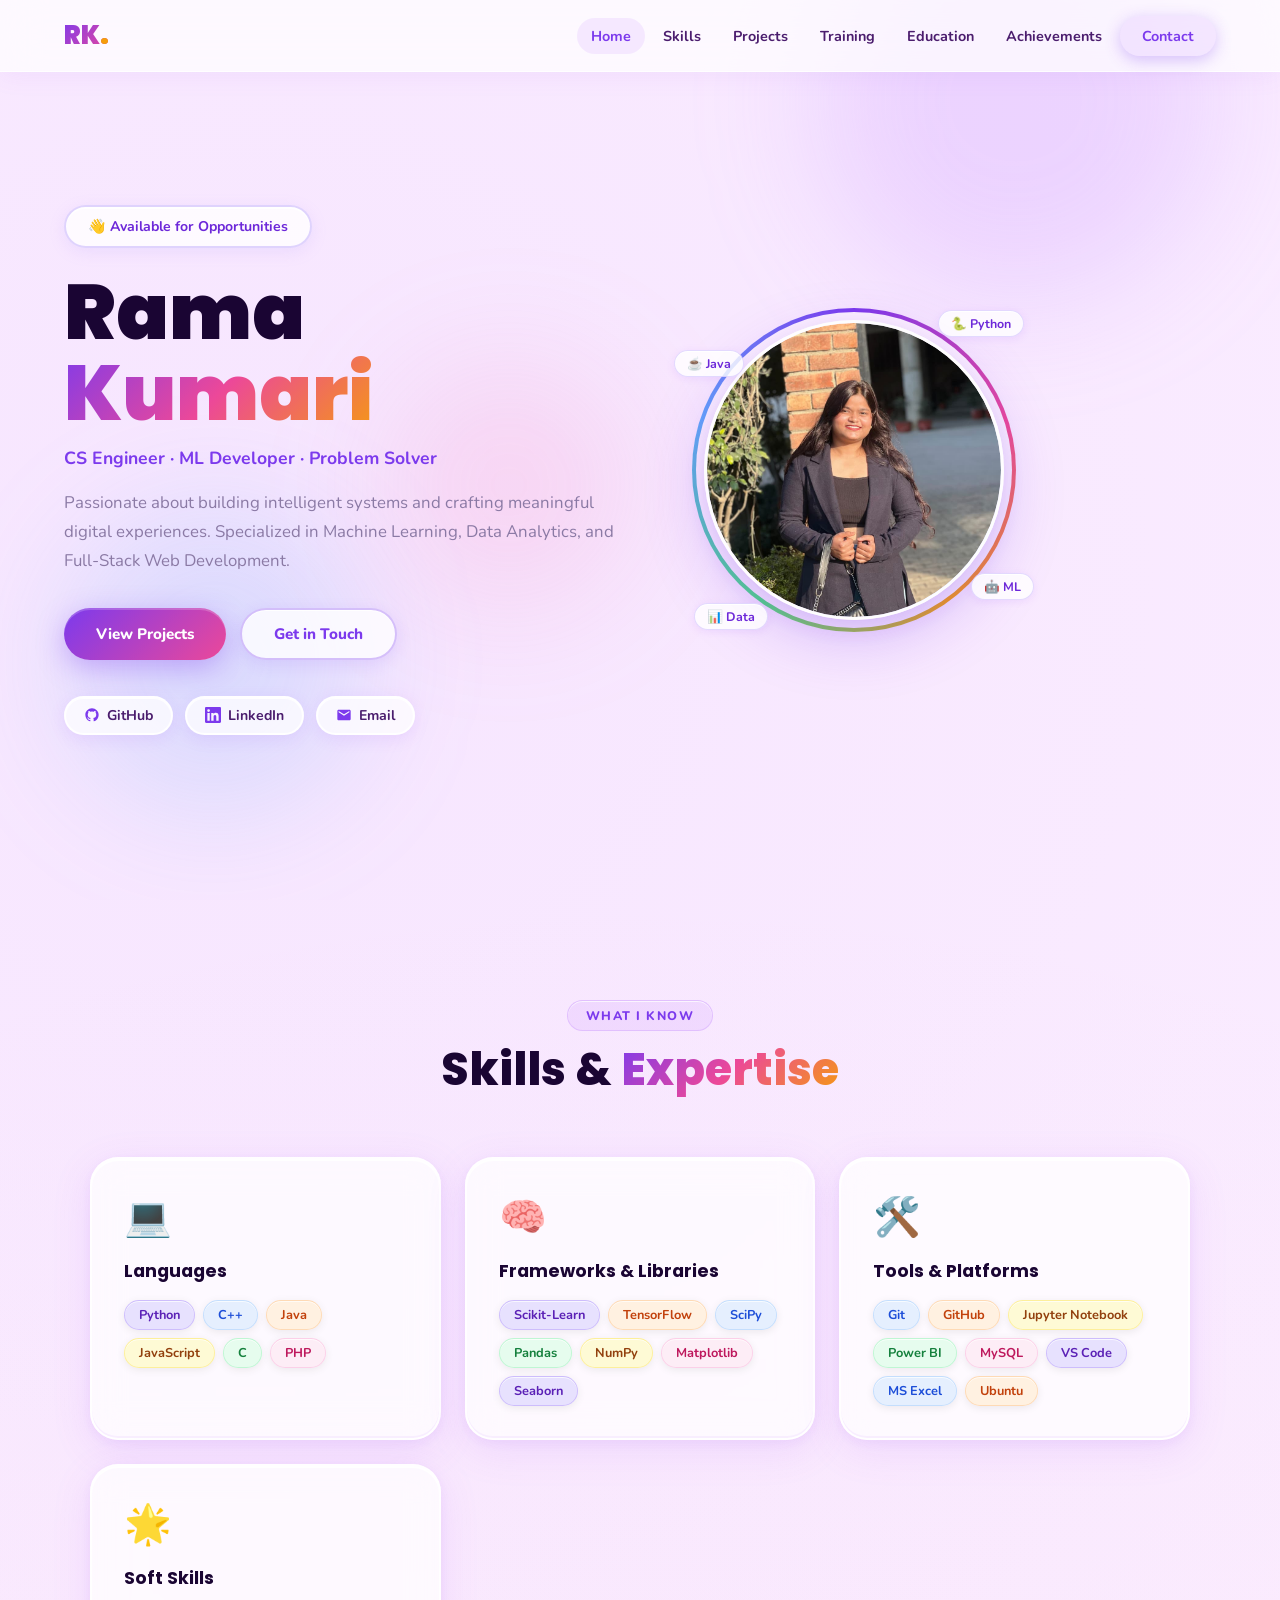
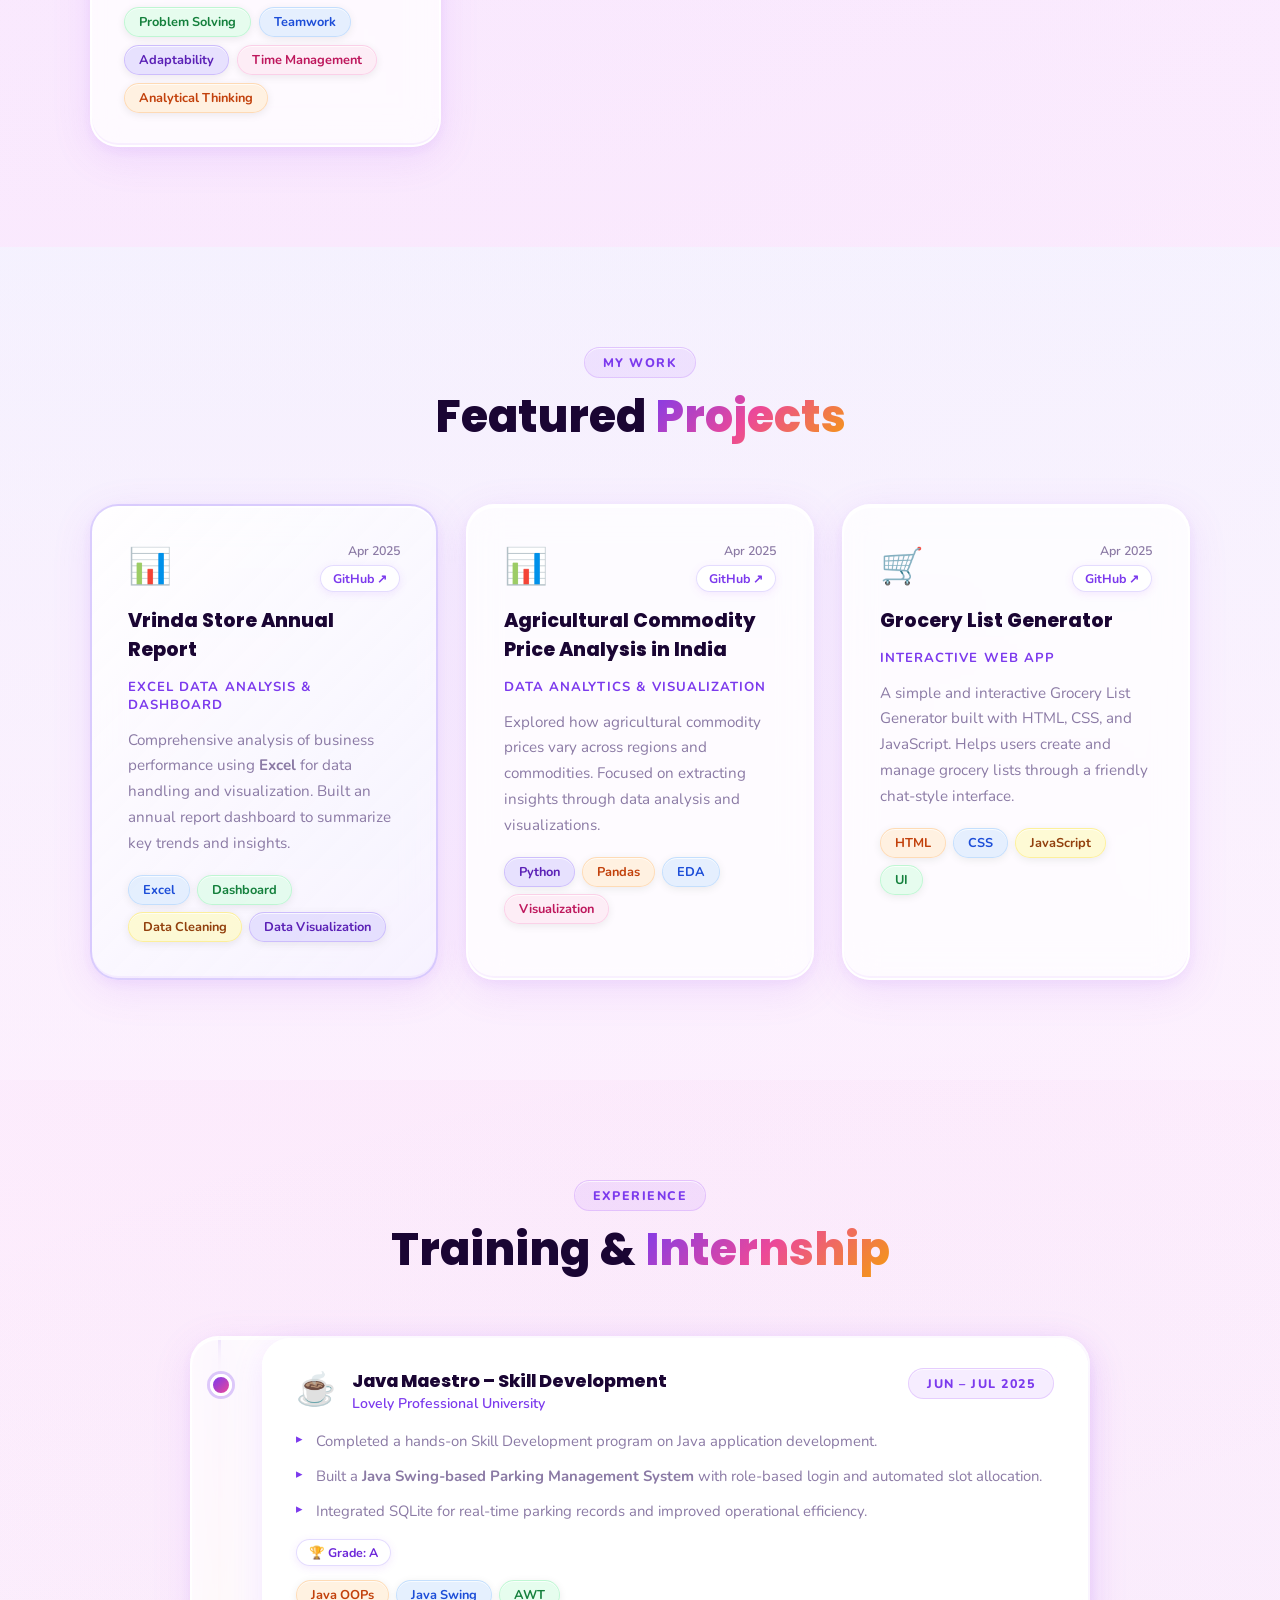
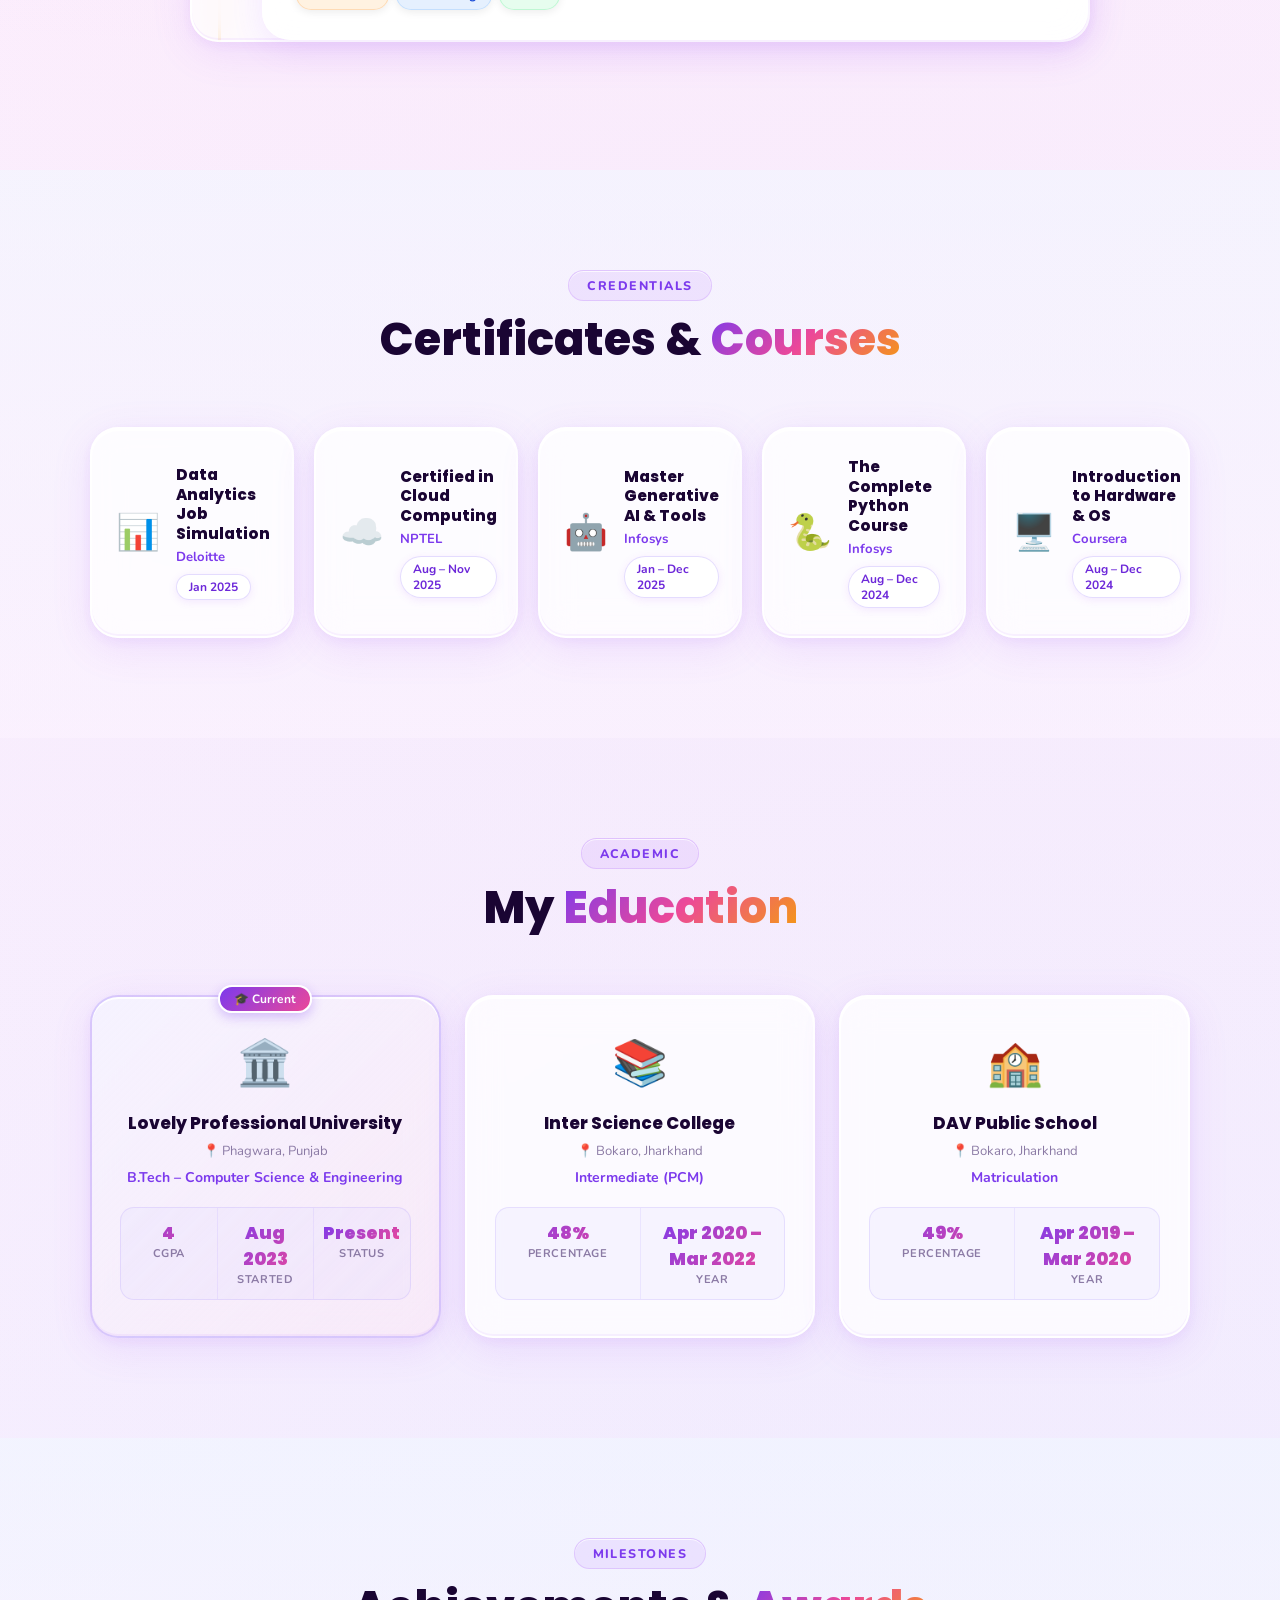
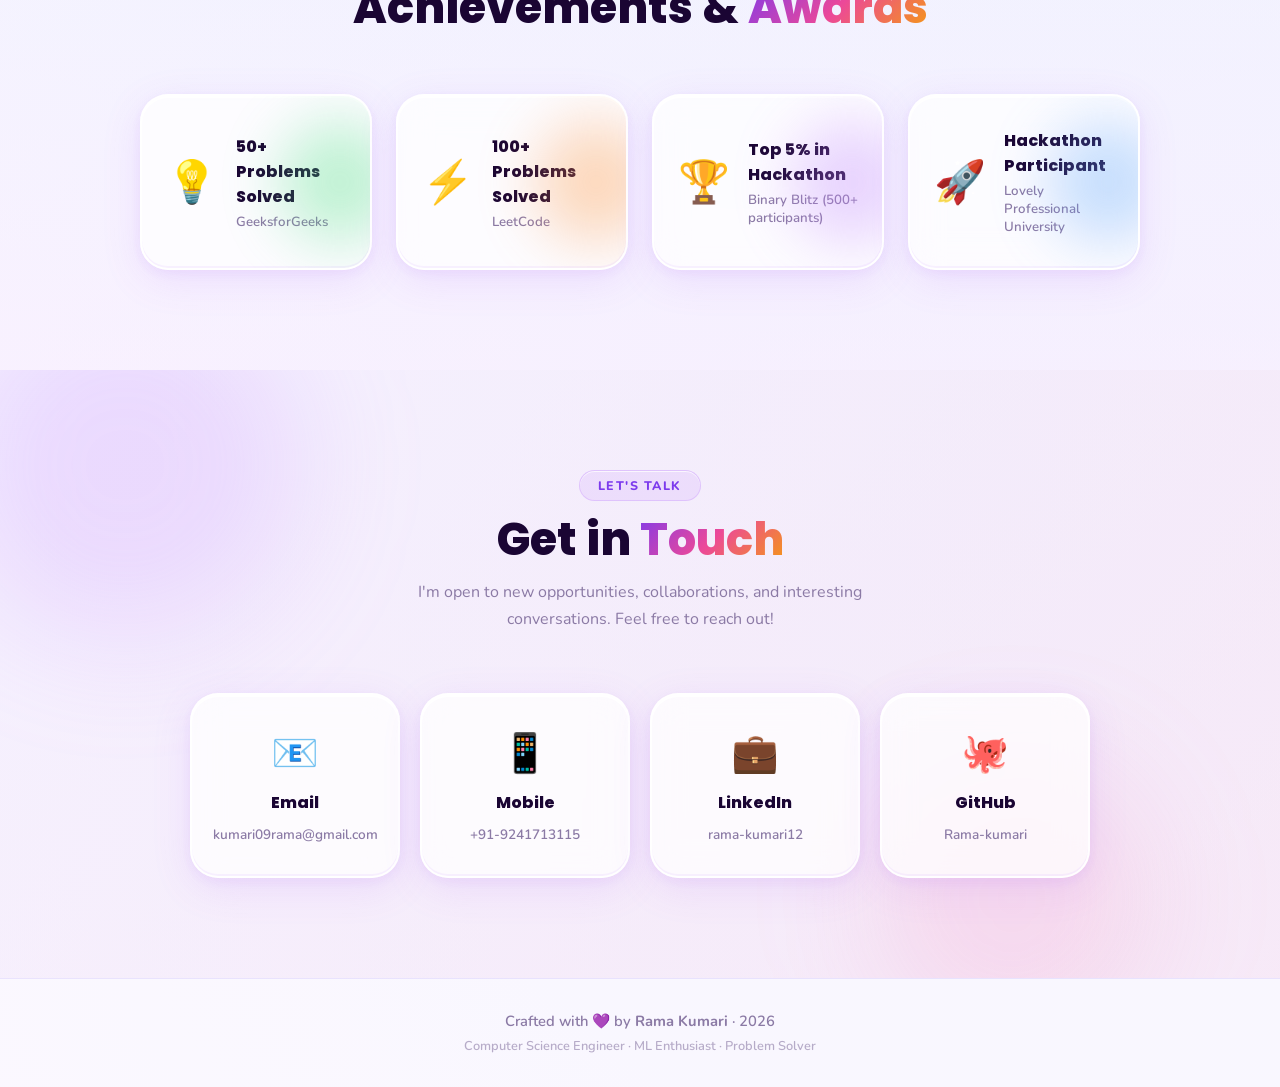
==== muskan/index.html @ 89dca308 "Initial commit" ====
<!DOCTYPE html>
<html lang="en">
<head>
  <meta charset="UTF-8" />
  <meta name="viewport" content="width=device-width, initial-scale=1.0" />
  <title>Rama Kumari | CS Engineer & ML Developer</title>
  <meta name="description" content="Portfolio of Rama Kumari – Computer Science Engineer specializing in Machine Learning, Web Development, and Data Analytics." />
  <link rel="preconnect" href="https://fonts.googleapis.com" />
  <link rel="preconnect" href="https://fonts.gstatic.com" crossorigin />
  <link href="https://fonts.googleapis.com/css2?family=Nunito:wght@400;600;700;800;900&family=Poppins:wght@400;500;600;700;800&display=swap" rel="stylesheet" />
  <link rel="stylesheet" href="style.css" />
</head>
<body>

  <!-- NAV -->
  <nav class="navbar" id="navbar">
    <div class="nav-logo">RK<span class="dot">.</span></div>
    <ul class="nav-links">
      <li><a href="#hero" class="nav-link">Home</a></li>
      <li><a href="#skills" class="nav-link">Skills</a></li>
      <li><a href="#projects" class="nav-link">Projects</a></li>
      <li><a href="#training" class="nav-link">Training</a></li>
      <li><a href="#education" class="nav-link">Education</a></li>
      <li><a href="#achievements" class="nav-link">Achievements</a></li>
      <li><a href="#contact" class="nav-link cta-btn">Contact</a></li>
    </ul>
    <div class="hamburger" id="hamburger" role="button" tabindex="0" aria-label="Toggle navigation menu">
      <span></span><span></span><span></span>
    </div>
  </nav>

  <!-- HERO -->
  <section class="hero" id="hero">
    <div class="blob blob-1"></div>
    <div class="blob blob-2"></div>
    <div class="blob blob-3"></div>
    <div class="hero-content">
      <div class="hero-badge clay-badge">👋 Available for Opportunities</div>
      <h1 class="hero-name">Rama<br /><span class="highlight">Kumari</span></h1>
      <p class="hero-tagline">CS Engineer · ML Developer · Problem Solver</p>
      <p class="hero-desc">
        Passionate about building intelligent systems and crafting meaningful digital experiences. Specialized in Machine Learning, Data Analytics, and Full-Stack Web Development.
      </p>
      <div class="hero-btns">
        <a href="#projects" class="btn btn-primary clay-btn">View Projects</a>
        <a href="#contact" class="btn btn-outline clay-btn">Get in Touch</a>
      </div>
      <div class="hero-socials">
        <a href="https://github.com/Rama-kumari" target="_blank" rel="noopener noreferrer" class="social-chip clay-chip" id="github-link">
          <svg viewBox="0 0 24 24" fill="currentColor"><path d="M12 2C6.477 2 2 6.477 2 12c0 4.418 2.865 8.166 6.839 9.489.5.092.682-.217.682-.482 0-.237-.009-.868-.013-1.703-2.782.604-3.369-1.342-3.369-1.342-.454-1.154-1.11-1.462-1.11-1.462-.908-.62.069-.608.069-.608 1.003.07 1.531 1.03 1.531 1.03.892 1.529 2.341 1.087 2.91.832.092-.647.35-1.088.636-1.338-2.22-.253-4.555-1.11-4.555-4.943 0-1.091.39-1.984 1.029-2.683-.103-.253-.446-1.27.098-2.647 0 0 .84-.269 2.75 1.025A9.578 9.578 0 0 1 12 6.836a9.59 9.59 0 0 1 2.504.337c1.909-1.294 2.747-1.025 2.747-1.025.546 1.377.202 2.394.1 2.647.64.699 1.028 1.592 1.028 2.683 0 3.842-2.339 4.687-4.566 4.935.359.309.678.919.678 1.852 0 1.336-.012 2.415-.012 2.741 0 .267.18.578.688.48C19.138 20.163 22 16.418 22 12c0-5.523-4.477-10-10-10z"/></svg>
          GitHub
        </a>
        <a href="https://www.linkedin.com/in/rama-kumari12/" target="_blank" rel="noopener noreferrer" class="social-chip clay-chip" id="linkedin-link">
          <svg viewBox="0 0 24 24" fill="currentColor"><path d="M20.447 20.452h-3.554v-5.569c0-1.328-.027-3.037-1.852-3.037-1.853 0-2.136 1.445-2.136 2.939v5.667H9.351V9h3.414v1.561h.046c.477-.9 1.637-1.85 3.37-1.85 3.601 0 4.267 2.37 4.267 5.455v6.286zM5.337 7.433a2.062 2.062 0 0 1-2.063-2.065 2.064 2.064 0 1 1 2.063 2.065zm1.782 13.019H3.555V9h3.564v11.452zM22.225 0H1.771C.792 0 0 .774 0 1.729v20.542C0 23.227.792 24 1.771 24h20.451C23.2 24 24 23.227 24 22.271V1.729C24 .774 23.2 0 22.222 0h.003z"/></svg>
          LinkedIn
        </a>
        <a href="mailto:kumari09rama@gmail.com" class="social-chip clay-chip" id="email-link">
          <svg viewBox="0 0 24 24" fill="currentColor"><path d="M20 4H4c-1.1 0-2 .9-2 2v12c0 1.1.9 2 2 2h16c1.1 0 2-.9 2-2V6c0-1.1-.9-2-2-2zm0 4-8 5-8-5V6l8 5 8-5v2z"/></svg>
          Email
        </a>
      </div>
    </div>
    <div class="hero-visual">
      <div class="avatar-clay" id="avatar-clay">
        <div class="avatar-ring"></div>
        <div class="avatar-inner" id="avatar-inner">
          <img src="assets/profile.jpeg" alt="Rama Kumari" class="profile-img" id="profile-img" decoding="async" loading="eager" />
          <span class="avatar-initials">RK</span>
        </div>
        <div class="float-badge fb-1 clay-mini">🐍 Python</div>
        <div class="float-badge fb-2 clay-mini">🤖 ML</div>
        <div class="float-badge fb-3 clay-mini">☕ Java</div>
        <div class="float-badge fb-4 clay-mini">📊 Data</div>
      </div>
    </div>
  </section>

  <!-- SKILLS -->
  <section class="section" id="skills">
    <div class="section-header">
      <span class="section-label clay-label">What I Know</span>
      <h2 class="section-title">Skills & <span class="highlight">Expertise</span></h2>
    </div>
    <div class="skills-grid">
      <div class="skill-card clay-card" id="skill-languages">
        <div class="skill-icon">💻</div>
        <h3>Languages</h3>
        <div class="skill-tags">
          <span class="tag tag-purple">Python</span>
          <span class="tag tag-blue">C++</span>
          <span class="tag tag-orange">Java</span>
          <span class="tag tag-yellow">JavaScript</span>
          <span class="tag tag-green">C</span>
          <span class="tag tag-pink">PHP</span>
        </div>
      </div>
      <div class="skill-card clay-card" id="skill-frameworks">
        <div class="skill-icon">🧠</div>
        <h3>Frameworks & Libraries</h3>
        <div class="skill-tags">
          <span class="tag tag-purple">Scikit-Learn</span>
          <span class="tag tag-orange">TensorFlow</span>
          <span class="tag tag-blue">SciPy</span>
          <span class="tag tag-green">Pandas</span>
          <span class="tag tag-yellow">NumPy</span>
          <span class="tag tag-pink">Matplotlib</span>
          <span class="tag tag-purple">Seaborn</span>
        </div>
      </div>
      <div class="skill-card clay-card" id="skill-tools">
        <div class="skill-icon">🛠️</div>
        <h3>Tools & Platforms</h3>
        <div class="skill-tags">
          <span class="tag tag-blue">Git</span>
          <span class="tag tag-orange">GitHub</span>
          <span class="tag tag-yellow">Jupyter Notebook</span>
          <span class="tag tag-green">Power BI</span>
          <span class="tag tag-pink">MySQL</span>
          <span class="tag tag-purple">VS Code</span>
          <span class="tag tag-blue">MS Excel</span>
          <span class="tag tag-orange">Ubuntu</span>
        </div>
      </div>
      <div class="skill-card clay-card" id="skill-soft">
        <div class="skill-icon">🌟</div>
        <h3>Soft Skills</h3>
        <div class="skill-tags">
          <span class="tag tag-green">Problem Solving</span>
          <span class="tag tag-blue">Teamwork</span>
          <span class="tag tag-purple">Adaptability</span>
          <span class="tag tag-pink">Time Management</span>
          <span class="tag tag-orange">Analytical Thinking</span>
        </div>
      </div>
    </div>
  </section>

  <!-- PROJECTS -->
  <section class="section section-alt" id="projects">
    <div class="section-header">
      <span class="section-label clay-label">My Work</span>
      <h2 class="section-title">Featured <span class="highlight">Projects</span></h2>
    </div>
    <div class="projects-grid">
      <div class="project-card clay-card featured" id="project-insurance" data-url="https://github.com/Rama-kumari/Vrinda-Store-Annual-Report" role="link" tabindex="0" aria-label="Open Vrinda Store Annual Report on GitHub">
        <div class="project-header">
          <div class="project-icon">📊</div>
          <div class="project-meta">
            <span class="project-date">Apr 2025</span>
            <a href="https://github.com/Rama-kumari/Vrinda-Store-Annual-Report" target="_blank" rel="noopener noreferrer" class="project-link clay-mini">GitHub ↗</a>
          </div>
        </div>
        <h3 class="project-title">Vrinda Store Annual Report</h3>
        <p class="project-type">Excel Data Analysis & Dashboard</p>
        <p class="project-desc">
          Comprehensive analysis of business performance using <strong>Excel</strong> for data handling and visualization. Built an annual report dashboard to summarize key trends and insights.
        </p>
        <div class="project-tech">
          <span class="tag tag-blue">Excel</span>
          <span class="tag tag-green">Dashboard</span>
          <span class="tag tag-yellow">Data Cleaning</span>
          <span class="tag tag-purple">Data Visualization</span>
        </div>
      </div>

      <div class="project-card clay-card" id="project-agri" data-url="https://github.com/Rama-kumari/Agricultural-Commodity-Price-Analysis-in-India" role="link" tabindex="0" aria-label="Open Agricultural Commodity Price Analysis in India on GitHub">
        <div class="project-header">
          <div class="project-icon">📊</div>
          <div class="project-meta">
            <span class="project-date">Apr 2025</span>
            <a href="https://github.com/Rama-kumari/Agricultural-Commodity-Price-Analysis-in-India" target="_blank" rel="noopener noreferrer" class="project-link clay-mini">GitHub ↗</a>
          </div>
        </div>
        <h3 class="project-title">Agricultural Commodity Price Analysis in India</h3>
        <p class="project-type">Data Analytics & Visualization</p>
        <p class="project-desc">
          Explored how agricultural commodity prices vary across regions and commodities. Focused on extracting insights through data analysis and visualizations.
        </p>
        <div class="project-tech">
          <span class="tag tag-purple">Python</span>
          <span class="tag tag-orange">Pandas</span>
          <span class="tag tag-blue">EDA</span>
          <span class="tag tag-pink">Visualization</span>
        </div>
      </div>

      <div class="project-card clay-card" id="project-grocery" data-url="https://github.com/Rama-kumari/Grocery-List-Generator" role="link" tabindex="0" aria-label="Open Grocery List Generator on GitHub">
        <div class="project-header">
          <div class="project-icon">🛒</div>
          <div class="project-meta">
            <span class="project-date">Apr 2025</span>
            <a href="https://github.com/Rama-kumari/Grocery-List-Generator" target="_blank" rel="noopener noreferrer" class="project-link clay-mini">GitHub ↗</a>
          </div>
        </div>
        <h3 class="project-title">Grocery List Generator</h3>
        <p class="project-type">Interactive Web App</p>
        <p class="project-desc">
          A simple and interactive Grocery List Generator built with HTML, CSS, and JavaScript. Helps users create and manage grocery lists through a friendly chat-style interface.
        </p>
        <div class="project-tech">
          <span class="tag tag-orange">HTML</span>
          <span class="tag tag-blue">CSS</span>
          <span class="tag tag-yellow">JavaScript</span>
          <span class="tag tag-green">UI</span>
        </div>
      </div>
    </div>
  </section>

  <!-- TRAINING -->
  <section class="section" id="training">
    <div class="section-header">
      <span class="section-label clay-label">Experience</span>
      <h2 class="section-title">Training & <span class="highlight">Internship</span></h2>
    </div>
    <div class="timeline">
      <div class="timeline-item clay-card" id="training-java">
        <div class="timeline-dot"></div>
        <div class="timeline-content">
          <div class="timeline-header">
            <div class="timeline-icon">☕</div>
            <div>
              <h3 class="timeline-title">Java Maestro – Skill Development</h3>
              <p class="timeline-org">Lovely Professional University</p>
            </div>
            <span class="timeline-date clay-label">Jun – Jul 2025</span>
          </div>
          <ul class="timeline-points">
            <li>Completed a hands-on Skill Development program on Java application development.</li>
            <li>Built a <strong>Java Swing-based Parking Management System</strong> with role-based login and automated slot allocation.</li>
            <li>Integrated SQLite for real-time parking records and improved operational efficiency.</li>
          </ul>
          <div class="timeline-achievement">
            <span class="achievement-badge clay-mini">🏆 Grade: A</span>
          </div>
          <div class="timeline-tech">
            <span class="tag tag-orange">Java OOPs</span>
            <span class="tag tag-blue">Java Swing</span>
            <span class="tag tag-green">AWT</span>
          </div>
        </div>
      </div>
    </div>
  </section>

  <!-- CERTIFICATES -->
  <section class="section section-alt" id="certificates">
    <div class="section-header">
      <span class="section-label clay-label">Credentials</span>
      <h2 class="section-title">Certificates & <span class="highlight">Courses</span></h2>
    </div>
    <div class="cert-grid">
      <div class="cert-card clay-card" id="cert-deloitte" data-url="https://drive.google.com/drive/folders/13b5N7HH2HvKs_x5RYHPt_U7mzKAXON-f?usp=drive_link" role="link" tabindex="0" aria-label="Open Deloitte Data Analytics Job Simulation certificate folder">
        <div class="cert-icon">📊</div>
        <div class="cert-body">
          <h4>Data Analytics Job Simulation</h4>
          <p class="cert-org">Deloitte</p>
          <span class="cert-date clay-mini">Jan 2025</span>
        </div>
      </div>
      <div class="cert-card clay-card" id="cert-cloud" data-url="https://drive.google.com/drive/folders/1G8EHRFslTQd9gEtyReTFbBl2xS20_m44" role="link" tabindex="0" aria-label="Open Cloud Computing certificate folder">
        <div class="cert-icon">☁️</div>
        <div class="cert-body">
          <h4>Certified in Cloud Computing</h4>
          <p class="cert-org">NPTEL</p>
          <span class="cert-date clay-mini">Aug – Nov 2025</span>
        </div>
      </div>
      <div class="cert-card clay-card" id="cert-genai" data-url="https://drive.google.com/drive/folders/1NesSNl0dQmrS10MzmCe4KmIw6RIBMh8U" role="link" tabindex="0" aria-label="Open Master Generative AI & Tools certificate folder">
        <div class="cert-icon">🤖</div>
        <div class="cert-body">
          <h4>Master Generative AI & Tools</h4>
          <p class="cert-org">Infosys</p>
          <span class="cert-date clay-mini">Jan – Dec 2025</span>
        </div>
      </div>
      <div class="cert-card clay-card" id="cert-python">
        <div class="cert-icon">🐍</div>
        <div class="cert-body">
          <h4>The Complete Python Course</h4>
          <p class="cert-org">Infosys</p>
          <span class="cert-date clay-mini">Aug – Dec 2024</span>
        </div>
      </div>
      <div class="cert-card clay-card" id="cert-hardware">
        <div class="cert-icon">🖥️</div>
        <div class="cert-body">
          <h4>Introduction to Hardware &amp; OS</h4>
          <p class="cert-org">Coursera</p>
          <span class="cert-date clay-mini">Aug – Dec 2024</span>
        </div>
      </div>
    </div>
  </section>

  <!-- EDUCATION -->
  <section class="section" id="education">
    <div class="section-header">
      <span class="section-label clay-label">Academic</span>
      <h2 class="section-title">My <span class="highlight">Education</span></h2>
    </div>
    <div class="edu-grid">
      <div class="edu-card clay-card primary-edu" id="edu-lpu">
        <div class="edu-badge clay-mini">🎓 Current</div>
        <div class="edu-icon">🏛️</div>
        <h3>Lovely Professional University</h3>
        <p class="edu-location">📍 Phagwara, Punjab</p>
        <p class="edu-degree">B.Tech – Computer Science & Engineering</p>
        <div class="edu-stats">
          <div class="edu-stat">
            <span class="stat-val">7.1</span>
            <span class="stat-label">CGPA</span>
          </div>
          <div class="edu-stat">
            <span class="stat-val">Aug 2023</span>
            <span class="stat-label">Started</span>
          </div>
          <div class="edu-stat">
            <span class="stat-val">Present</span>
            <span class="stat-label">Status</span>
          </div>
        </div>
      </div>
      <div class="edu-card clay-card" id="edu-inter">
        <div class="edu-icon">📚</div>
        <h3>Inter Science College</h3>
        <p class="edu-location">📍 Bokaro, Jharkhand</p>
        <p class="edu-degree">Intermediate (PCM)</p>
        <div class="edu-stats">
          <div class="edu-stat">
            <span class="stat-val">80%</span>
            <span class="stat-label">Percentage</span>
          </div>
          <div class="edu-stat">
            <span class="stat-val">Apr 2020 – Mar 2022</span>
            <span class="stat-label">Year</span>
          </div>
        </div>
      </div>
      <div class="edu-card clay-card" id="edu-dav">
        <div class="edu-icon">🏫</div>
        <h3>DAV Public School</h3>
        <p class="edu-location">📍 Bokaro, Jharkhand</p>
        <p class="edu-degree">Matriculation</p>
        <div class="edu-stats">
          <div class="edu-stat">
            <span class="stat-val">81.2%</span>
            <span class="stat-label">Percentage</span>
          </div>
          <div class="edu-stat">
            <span class="stat-val">Apr 2019 – Mar 2020</span>
            <span class="stat-label">Year</span>
          </div>
        </div>
      </div>
    </div>
  </section>

  <!-- ACHIEVEMENTS -->
  <section class="section section-alt" id="achievements">
    <div class="section-header">
      <span class="section-label clay-label">Milestones</span>
      <h2 class="section-title">Achievements & <span class="highlight">Awards</span></h2>
    </div>
    <div class="achievements-grid">
      <div class="achievement-card clay-card" id="ach-gfg" data-url="https://www.geeksforgeeks.org/profile/kumari0z6u0" role="link" tabindex="0" aria-label="Open GeeksforGeeks profile">
        <div class="ach-emoji">💡</div>
        <div class="ach-content">
          <h4>50+ Problems Solved</h4>
          <p>GeeksforGeeks</p>
        </div>
        <div class="ach-glow glow-green"></div>
      </div>
      <div class="achievement-card clay-card" id="ach-leetcode" data-url="https://leetcode.com/u/Rama_Kumari/" role="link" tabindex="0" aria-label="Open LeetCode profile">
        <div class="ach-emoji">⚡</div>
        <div class="ach-content">
          <h4>100+ Problems Solved</h4>
          <p>LeetCode</p>
        </div>
        <div class="ach-glow glow-orange"></div>
      </div>
      <div class="achievement-card clay-card" id="ach-hackathon">
        <div class="ach-emoji">🏆</div>
        <div class="ach-content">
          <h4>Top 5% in Hackathon</h4>
          <p>Binary Blitz (500+ participants)</p>
        </div>
        <div class="ach-glow glow-purple"></div>
      </div>
      <div class="achievement-card clay-card" id="ach-lpu-hack">
        <div class="ach-emoji">🚀</div>
        <div class="ach-content">
          <h4>Hackathon Participant</h4>
          <p>Lovely Professional University</p>
        </div>
        <div class="ach-glow glow-blue"></div>
      </div>
    </div>
  </section>

  <!-- CONTACT -->
  <section class="section contact-section" id="contact">
    <div class="blob blob-c1"></div>
    <div class="blob blob-c2"></div>
    <div class="section-header">
      <span class="section-label clay-label">Let's Talk</span>
      <h2 class="section-title">Get in <span class="highlight">Touch</span></h2>
      <p class="contact-subtitle">I'm open to new opportunities, collaborations, and interesting conversations. Feel free to reach out!</p>
    </div>
    <div class="contact-grid">
      <a href="mailto:kumari09rama@gmail.com" class="contact-card clay-card" id="contact-email">
        <div class="contact-icon">📧</div>
        <h4>Email</h4>
        <p>kumari09rama@gmail.com</p>
      </a>
      <a href="tel:+919241713115" class="contact-card clay-card" id="contact-phone">
        <div class="contact-icon">📱</div>
        <h4>Mobile</h4>
        <p>+91-9241713115</p>
      </a>
      <a href="https://www.linkedin.com/in/rama-kumari12/" target="_blank" rel="noopener noreferrer" class="contact-card clay-card" id="contact-linkedin">
        <div class="contact-icon">💼</div>
        <h4>LinkedIn</h4>
        <p>rama-kumari12</p>
      </a>
      <a href="https://github.com/Rama-kumari" target="_blank" rel="noopener noreferrer" class="contact-card clay-card" id="contact-github">
        <div class="contact-icon">🐙</div>
        <h4>GitHub</h4>
        <p>Rama-kumari</p>
      </a>
    </div>
  </section>

  <!-- FOOTER -->
  <footer class="footer">
    <p>Crafted with 💜 by <strong>Rama Kumari</strong> · <span id="footer-year">2025</span></p>
    <p class="footer-sub">Computer Science Engineer · ML Enthusiast · Problem Solver</p>
  </footer>

  <script src="script.js"></script>
</body>
</html>
---- muskan/style.css ----
/* ===========================
   CLAYMORPHISM PORTFOLIO
   Rama Kumari
   =========================== */

:root {
  --clay-purple: #c084fc;
  --clay-blue: #60a5fa;
  --clay-pink: #f472b6;
  --clay-orange: #fb923c;
  --clay-yellow: #fbbf24;
  --clay-green: #4ade80;
  --clay-teal: #2dd4bf;

  --bg-primary: #fef3ff;
  --bg-secondary: #f0f9ff;
  --bg-card: #ffffff;

  --text-dark: #1a0533;
  --text-mid: #4b1d6e;
  --text-light: #7c3aed;
  --text-muted: #8b7aa5;

  --shadow-clay: 0 8px 32px rgba(168, 85, 247, 0.15), 0 2px 8px rgba(168, 85, 247, 0.1), inset 0 1px 0 rgba(255,255,255,0.8);
  --shadow-clay-hover: 0 16px 48px rgba(168, 85, 247, 0.25), 0 4px 16px rgba(168, 85, 247, 0.18), inset 0 1px 0 rgba(255,255,255,0.9);

  --radius-xl: 28px;
  --radius-lg: 20px;
  --radius-md: 14px;
  --radius-sm: 10px;

  --font-body: 'Nunito', sans-serif;
  --font-heading: 'Poppins', sans-serif;
}

*, *::before, *::after {
  box-sizing: border-box;
  margin: 0;
  padding: 0;
}

html { scroll-behavior: smooth; }

body {
  font-family: var(--font-body);
  background: var(--bg-primary);
  color: var(--text-dark);
  overflow-x: hidden;
  background-image:
    radial-gradient(circle at 20% 10%, rgba(192,132,252,0.12) 0%, transparent 50%),
    radial-gradient(circle at 80% 90%, rgba(96,165,250,0.1) 0%, transparent 50%),
    radial-gradient(circle at 50% 50%, rgba(244,114,182,0.05) 0%, transparent 70%);
}

/* ===========================
   CLAY PRIMITIVES
   =========================== */
.clay-card {
  background: rgba(255,255,255,0.75);
  backdrop-filter: blur(16px);
  -webkit-backdrop-filter: blur(16px);
  border: 2px solid rgba(255,255,255,0.85);
  border-radius: var(--radius-xl);
  box-shadow:
    0 10px 40px rgba(168,85,247,0.12),
    0 4px 12px rgba(168,85,247,0.08),
    inset 0 2px 0 rgba(255,255,255,0.9),
    inset 0 -2px 0 rgba(168,85,247,0.07);
  transition: transform 0.35s cubic-bezier(0.34,1.56,0.64,1), box-shadow 0.3s ease;
}

.clay-card:hover {
  transform: translateY(-6px) scale(1.01);
  box-shadow:
    0 20px 60px rgba(168,85,247,0.2),
    0 8px 24px rgba(168,85,247,0.14),
    inset 0 2px 0 rgba(255,255,255,1),
    inset 0 -2px 0 rgba(168,85,247,0.1);
}

.clay-btn {
  border-radius: 50px !important;
  font-weight: 700;
  box-shadow:
    0 6px 24px rgba(168,85,247,0.25),
    0 2px 8px rgba(168,85,247,0.15),
    inset 0 2px 0 rgba(255,255,255,0.3);
  transition: transform 0.25s cubic-bezier(0.34,1.56,0.64,1), box-shadow 0.25s ease;
}

.clay-btn:hover {
  transform: translateY(-3px) scale(1.04);
  box-shadow:
    0 12px 40px rgba(168,85,247,0.35),
    0 4px 16px rgba(168,85,247,0.2),
    inset 0 2px 0 rgba(255,255,255,0.4);
}

.clay-label {
  display: inline-block;
  background: rgba(192,132,252,0.15);
  color: #7c3aed;
  font-size: 0.78rem;
  font-weight: 800;
  letter-spacing: 0.12em;
  text-transform: uppercase;
  padding: 6px 18px;
  border-radius: 50px;
  border: 1.5px solid rgba(192,132,252,0.3);
  box-shadow: inset 0 1px 0 rgba(255,255,255,0.7);
}

.clay-badge {
  display: inline-flex;
  align-items: center;
  gap: 8px;
  padding: 10px 22px;
  border-radius: 50px;
  font-weight: 700;
  font-size: 0.88rem;
  background: rgba(255,255,255,0.8);
  border: 2px solid rgba(167,139,250,0.35);
  box-shadow:
    0 4px 16px rgba(167,139,250,0.15),
    inset 0 2px 0 rgba(255,255,255,0.9);
  color: #6d28d9;
}

.clay-mini {
  display: inline-flex;
  align-items: center;
  gap: 5px;
  padding: 4px 12px;
  border-radius: 50px;
  background: rgba(255,255,255,0.8);
  border: 1.5px solid rgba(167,139,250,0.3);
  box-shadow: 0 2px 8px rgba(168,85,247,0.12), inset 0 1px 0 rgba(255,255,255,0.9);
  font-size: 0.78rem;
  font-weight: 700;
  color: #6d28d9;
}

.clay-chip {
  padding: 8px 18px;
  border-radius: 50px;
  background: rgba(255,255,255,0.75);
  border: 2px solid rgba(255,255,255,0.9);
  box-shadow: 0 4px 16px rgba(168,85,247,0.12), inset 0 1px 0 rgba(255,255,255,0.9);
  transition: transform 0.25s cubic-bezier(0.34,1.56,0.64,1), box-shadow 0.25s ease;
}

.clay-chip:hover {
  transform: translateY(-3px) scale(1.05);
  box-shadow: 0 8px 28px rgba(168,85,247,0.22), inset 0 1px 0 rgba(255,255,255,1);
}

/* ===========================
   NAVBAR
   =========================== */
.navbar {
  position: fixed;
  top: 0; left: 0; right: 0;
  z-index: 1000;
  display: flex;
  align-items: center;
  justify-content: space-between;
  padding: 16px 5%;
  background: rgba(255,255,255,0.72);
  backdrop-filter: blur(20px);
  -webkit-backdrop-filter: blur(20px);
  border-bottom: 1.5px solid rgba(255,255,255,0.8);
  box-shadow: 0 4px 24px rgba(168,85,247,0.08);
  transition: all 0.3s ease;
}

.navbar.scrolled {
  padding: 12px 5%;
  background: rgba(255,255,255,0.88);
  box-shadow: 0 6px 32px rgba(168,85,247,0.14);
}

.nav-logo {
  font-family: var(--font-heading);
  font-size: 1.6rem;
  font-weight: 900;
  background: linear-gradient(135deg, #7c3aed, #ec4899);
  -webkit-background-clip: text;
  -webkit-text-fill-color: transparent;
  background-clip: text;
}

.dot { color: #f59e0b; -webkit-text-fill-color: #f59e0b; }

.nav-links {
  display: flex;
  list-style: none;
  gap: 4px;
  align-items: center;
}

.nav-link {
  text-decoration: none;
  color: var(--text-mid);
  font-weight: 700;
  font-size: 0.9rem;
  padding: 8px 14px;
  border-radius: 50px;
  transition: all 0.25s ease;
}

.nav-link:hover {
  background: rgba(192,132,252,0.12);
  color: #7c3aed;
}

.nav-link.cta-btn {
  background: linear-gradient(135deg, #7c3aed, #ec4899);
  color: white;
  padding: 10px 22px;
  box-shadow: 0 4px 16px rgba(124,58,237,0.3);
}

.nav-link.cta-btn:hover {
  background: linear-gradient(135deg, #6d28d9, #db2777);
  color: white;
  transform: translateY(-2px);
  box-shadow: 0 8px 24px rgba(124,58,237,0.4);
}

.hamburger { display: none; flex-direction: column; gap: 5px; cursor: pointer; }
.hamburger span { width: 24px; height: 3px; background: #7c3aed; border-radius: 3px; transition: 0.3s; }

/* ===========================
   BLOBS
   =========================== */
.blob {
  position: absolute;
  border-radius: 50%;
  filter: blur(60px);
  animation: float 8s ease-in-out infinite;
  pointer-events: none;
}

.blob-1 { width: 400px; height: 400px; background: rgba(192,132,252,0.22); top: -100px; right: 5%; animation-delay: 0s; }
.blob-2 { width: 300px; height: 300px; background: rgba(96,165,250,0.18); bottom: 10%; left: 5%; animation-delay: -3s; }
.blob-3 { width: 250px; height: 250px; background: rgba(244,114,182,0.15); top: 40%; left: 30%; animation-delay: -5s; }
.blob-c1 { width: 350px; height: 350px; background: rgba(192,132,252,0.2); top: -80px; left: -50px; animation-delay: 0s; }
.blob-c2 { width: 280px; height: 280px; background: rgba(244,114,182,0.15); bottom: -60px; right: 10%; animation-delay: -4s; }

@keyframes float {
  0%,100% { transform: translateY(0) scale(1); }
  50% { transform: translateY(-25px) scale(1.04); }
}

/* ===========================
   HERO
   =========================== */
.hero {
  position: relative;
  min-height: 100vh;
  display: flex;
  align-items: center;
  padding: 120px 5% 80px;
  gap: 60px;
  overflow: hidden;
}

.hero-content {
  flex: 1;
  max-width: 580px;
  z-index: 2;
}

.hero-badge { margin-bottom: 24px; animation: fadeInUp 0.6s ease; }

.hero-name {
  font-family: var(--font-heading);
  font-size: clamp(3rem, 6vw, 5.5rem);
  font-weight: 900;
  line-height: 1.05;
  color: var(--text-dark);
  margin-bottom: 12px;
  animation: fadeInUp 0.7s ease 0.1s both;
}

.highlight {
  background: linear-gradient(135deg, #7c3aed 0%, #ec4899 50%, #f59e0b 100%);
  -webkit-background-clip: text;
  -webkit-text-fill-color: transparent;
  background-clip: text;
}

.hero-tagline {
  font-size: 1.1rem;
  font-weight: 700;
  color: var(--text-light);
  margin-bottom: 18px;
  animation: fadeInUp 0.7s ease 0.2s both;
}

.hero-desc {
  font-size: 1.05rem;
  color: var(--text-muted);
  line-height: 1.75;
  margin-bottom: 32px;
  animation: fadeInUp 0.7s ease 0.3s both;
}

.hero-btns {
  display: flex;
  gap: 14px;
  flex-wrap: wrap;
  margin-bottom: 36px;
  animation: fadeInUp 0.7s ease 0.4s both;
}

.btn {
  padding: 14px 32px;
  border-radius: 50px;
  font-weight: 800;
  font-size: 0.95rem;
  text-decoration: none;
  font-family: var(--font-body);
  display: inline-flex;
  align-items: center;
  gap: 8px;
  cursor: pointer;
  border: none;
  outline: none;
}

.btn-primary {
  background: linear-gradient(135deg, #7c3aed, #ec4899);
  color: white;
  box-shadow: 0 8px 28px rgba(124,58,237,0.35), inset 0 2px 0 rgba(255,255,255,0.2);
}

.btn-outline {
  background: rgba(255,255,255,0.8);
  color: #7c3aed;
  border: 2px solid rgba(124,58,237,0.3);
  box-shadow: 0 4px 16px rgba(124,58,237,0.12), inset 0 1px 0 rgba(255,255,255,0.9);
}

.hero-socials {
  display: flex;
  gap: 12px;
  flex-wrap: wrap;
  animation: fadeInUp 0.7s ease 0.5s both;
}

.social-chip {
  text-decoration: none;
  color: var(--text-mid);
  display: flex;
  align-items: center;
  gap: 7px;
  font-weight: 700;
  font-size: 0.88rem;
}

.social-chip svg {
  width: 16px;
  height: 16px;
  color: #7c3aed;
}

/* AVATAR */
.hero-visual {
  flex: 0 0 auto;
  display: flex;
  align-items: center;
  justify-content: center;
  z-index: 2;
  animation: fadeInUp 0.8s ease 0.2s both;
}

.avatar-clay {
  position: relative;
  width: 300px;
  height: 300px;
}

.avatar-ring {
  position: absolute;
  inset: -12px;
  border-radius: 50%;
  background: conic-gradient(from 0deg, #7c3aed, #ec4899, #f59e0b, #4ade80, #60a5fa, #7c3aed);
  animation: spin 6s linear infinite;
  padding: 3px;
}

.avatar-ring::after {
  content: '';
  position: absolute;
  inset: 4px;
  border-radius: 50%;
  background: var(--bg-primary);
}

.avatar-inner {
  position: absolute;
  inset: 0;
  border-radius: 50%;
  background: linear-gradient(135deg, #ede9fe, #fce7f3, #dbeafe);
  overflow: hidden;
  display: flex;
  align-items: center;
  justify-content: center;
  box-shadow:
    0 20px 60px rgba(124,58,237,0.25),
    0 8px 24px rgba(124,58,237,0.15),
    inset 0 4px 0 rgba(255,255,255,0.9),
    inset 0 -4px 0 rgba(124,58,237,0.1);
  border: 3px solid rgba(255,255,255,0.9);
  z-index: 1;
}

.profile-img {
  position: absolute;
  inset: 0;
  width: 100%;
  height: 100%;
  object-fit: cover;
  object-position: center;
  border-radius: 50%;
  z-index: 1;
}

.avatar-inner.has-photo .avatar-initials {
  opacity: 0;
}

.avatar-initials {
  font-family: var(--font-heading);
  font-size: 4.5rem;
  font-weight: 900;
  background: linear-gradient(135deg, #7c3aed, #ec4899);
  -webkit-background-clip: text;
  -webkit-text-fill-color: transparent;
  background-clip: text;
  position: relative;
  z-index: 2;
  transition: opacity 0.25s ease;
}

.float-badge {
  position: absolute;
  z-index: 2;
  animation: floatBadge 3s ease-in-out infinite;
}

.fb-1 { top: -10px; right: -20px; animation-delay: 0s; }
.fb-2 { bottom: 20px; right: -30px; animation-delay: -0.8s; }
.fb-3 { top: 30px; left: -30px; animation-delay: -1.6s; }
.fb-4 { bottom: -10px; left: -10px; animation-delay: -2.4s; }

@keyframes floatBadge {
  0%,100% { transform: translateY(0); }
  50% { transform: translateY(-10px); }
}

@keyframes spin {
  from { transform: rotate(0deg); }
  to { transform: rotate(360deg); }
}

/* ===========================
   SECTIONS
   =========================== */
.section {
  padding: 100px 5%;
  position: relative;
}

.section-alt {
  background: linear-gradient(180deg, rgba(240,249,255,0.5) 0%, rgba(253,244,255,0.5) 100%);
}

.section-header {
  text-align: center;
  margin-bottom: 60px;
}

.section-title {
  font-family: var(--font-heading);
  font-size: clamp(1.8rem, 3.5vw, 2.8rem);
  font-weight: 800;
  color: var(--text-dark);
  margin-top: 12px;
  line-height: 1.2;
}

/* ===========================
   SKILLS GRID
   =========================== */
.skills-grid {
  display: grid;
  grid-template-columns: repeat(auto-fit, minmax(260px, 1fr));
  gap: 24px;
  max-width: 1100px;
  margin: 0 auto;
}

.skill-card {
  padding: 32px;
}

.skill-icon {
  font-size: 2.4rem;
  margin-bottom: 14px;
}

.skill-card h3 {
  font-family: var(--font-heading);
  font-size: 1.1rem;
  font-weight: 700;
  color: var(--text-dark);
  margin-bottom: 16px;
}

.skill-tags {
  display: flex;
  flex-wrap: wrap;
  gap: 8px;
}

/* TAGS */
.tag {
  display: inline-block;
  padding: 5px 14px;
  border-radius: 50px;
  font-size: 0.8rem;
  font-weight: 700;
  box-shadow: 0 2px 8px rgba(0,0,0,0.08), inset 0 1px 0 rgba(255,255,255,0.7);
  border: 1.5px solid transparent;
}

.tag-purple { background: rgba(221,214,254,0.7); color: #5b21b6; border-color: rgba(167,139,250,0.4); }
.tag-blue   { background: rgba(219,234,254,0.7); color: #1d4ed8; border-color: rgba(147,197,253,0.4); }
.tag-pink   { background: rgba(252,231,243,0.7); color: #be185d; border-color: rgba(249,168,212,0.4); }
.tag-orange { background: rgba(255,237,213,0.7); color: #c2410c; border-color: rgba(253,186,116,0.4); }
.tag-yellow { background: rgba(254,249,195,0.7); color: #92400e; border-color: rgba(253,224,71,0.4); }
.tag-green  { background: rgba(220,252,231,0.7); color: #15803d; border-color: rgba(134,239,172,0.4); }

/* ===========================
   PROJECTS
   =========================== */
.projects-grid {
  display: grid;
  grid-template-columns: repeat(auto-fit, minmax(320px, 1fr));
  gap: 28px;
  max-width: 1100px;
  margin: 0 auto;
}

.project-card {
  padding: 36px;
  display: flex;
  flex-direction: column;
  gap: 14px;
}

.project-card[data-url] {
  cursor: pointer;
}

.cert-card[data-url],
.achievement-card[data-url] {
  cursor: pointer;
}

.project-card.featured {
  border: 2px solid rgba(167,139,250,0.4);
  background: linear-gradient(135deg, rgba(255,255,255,0.9), rgba(245,243,255,0.8));
}

.project-header {
  display: flex;
  justify-content: space-between;
  align-items: flex-start;
}

.project-icon { font-size: 2.2rem; }

.project-meta {
  display: flex;
  flex-direction: column;
  align-items: flex-end;
  gap: 6px;
}

.project-date {
  font-size: 0.78rem;
  color: var(--text-muted);
  font-weight: 600;
}

.project-link {
  text-decoration: none;
  font-size: 0.78rem;
  font-weight: 700;
  color: #7c3aed;
}

.project-title {
  font-family: var(--font-heading);
  font-size: 1.2rem;
  font-weight: 800;
  color: var(--text-dark);
}

.project-type {
  font-size: 0.82rem;
  font-weight: 700;
  color: #7c3aed;
  text-transform: uppercase;
  letter-spacing: 0.08em;
}

.project-desc {
  font-size: 0.95rem;
  line-height: 1.7;
  color: var(--text-muted);
}

.project-highlights {
  display: flex;
  gap: 16px;
  padding: 16px;
  border-radius: var(--radius-md);
  background: linear-gradient(135deg, rgba(221,214,254,0.4), rgba(252,231,243,0.3));
  border: 1px solid rgba(167,139,250,0.2);
}

.highlight-item {
  display: flex;
  flex-direction: column;
  align-items: center;
  gap: 2px;
  flex: 1;
}

.h-num {
  font-family: var(--font-heading);
  font-size: 1.4rem;
  font-weight: 900;
  background: linear-gradient(135deg, #7c3aed, #ec4899);
  -webkit-background-clip: text;
  -webkit-text-fill-color: transparent;
  background-clip: text;
}

.h-label {
  font-size: 0.72rem;
  font-weight: 700;
  color: var(--text-muted);
  text-transform: uppercase;
  letter-spacing: 0.06em;
}

.project-tech {
  display: flex;
  flex-wrap: wrap;
  gap: 7px;
  margin-top: 4px;
}

/* ===========================
   TIMELINE
   =========================== */
.timeline {
  max-width: 900px;
  margin: 0 auto;
  position: relative;
}

.timeline::before {
  content: '';
  position: absolute;
  left: 28px;
  top: 0; bottom: 0;
  width: 3px;
  background: linear-gradient(180deg, #7c3aed, #ec4899, #f59e0b);
  border-radius: 3px;
}

.timeline-item {
  display: flex;
  gap: 0;
  margin-bottom: 28px;
  padding: 0;
  position: relative;
}

.timeline-dot {
  position: absolute;
  left: 18px;
  top: 36px;
  width: 22px;
  height: 22px;
  border-radius: 50%;
  background: linear-gradient(135deg, #7c3aed, #ec4899);
  border: 3px solid white;
  box-shadow: 0 0 0 3px rgba(124,58,237,0.25);
  z-index: 2;
}

.timeline-content {
  margin-left: 70px;
  width: 100%;
  padding: 28px 32px;
  background: rgba(255,255,255,0.75);
  backdrop-filter: blur(16px);
  border: 2px solid rgba(255,255,255,0.85);
  border-radius: var(--radius-xl);
  box-shadow: 0 8px 32px rgba(168,85,247,0.12), inset 0 2px 0 rgba(255,255,255,0.9);
  transition: transform 0.3s ease, box-shadow 0.3s ease;
}

.timeline-content:hover {
  transform: translateY(-4px);
  box-shadow: 0 16px 48px rgba(168,85,247,0.2), inset 0 2px 0 rgba(255,255,255,1);
}

.timeline-header {
  display: flex;
  align-items: flex-start;
  gap: 16px;
  margin-bottom: 16px;
  flex-wrap: wrap;
}

.timeline-icon { font-size: 2rem; }

.timeline-title {
  font-family: var(--font-heading);
  font-size: 1.1rem;
  font-weight: 800;
  color: var(--text-dark);
}

.timeline-org {
  font-size: 0.88rem;
  font-weight: 600;
  color: #7c3aed;
}

.timeline-date { margin-left: auto; white-space: nowrap; }

.timeline-points {
  list-style: none;
  display: flex;
  flex-direction: column;
  gap: 10px;
  margin-bottom: 16px;
}

.timeline-points li {
  font-size: 0.93rem;
  color: var(--text-muted);
  line-height: 1.65;
  padding-left: 20px;
  position: relative;
}

.timeline-points li::before {
  content: '▸';
  position: absolute;
  left: 0;
  color: #7c3aed;
  font-size: 0.8rem;
}

.timeline-achievement { margin-bottom: 14px; }
.timeline-tech { display: flex; flex-wrap: wrap; gap: 7px; }

/* ===========================
   CERTIFICATES
   =========================== */
.cert-grid {
  display: grid;
  grid-template-columns: repeat(auto-fit, minmax(200px, 1fr));
  gap: 20px;
  max-width: 1100px;
  margin: 0 auto;
}

.cert-card {
  padding: 28px 24px;
  display: flex;
  align-items: center;
  gap: 16px;
}

.cert-icon { font-size: 2.2rem; flex-shrink: 0; }

.cert-body h4 {
  font-family: var(--font-heading);
  font-size: 0.95rem;
  font-weight: 800;
  color: var(--text-dark);
  margin-bottom: 4px;
  line-height: 1.3;
}

.cert-org {
  font-size: 0.82rem;
  font-weight: 700;
  color: #7c3aed;
  margin-bottom: 8px;
}

.cert-date { font-size: 0.75rem; }

/* ===========================
   EDUCATION
   =========================== */
.edu-grid {
  display: grid;
  grid-template-columns: repeat(auto-fit, minmax(260px, 1fr));
  gap: 24px;
  max-width: 1100px;
  margin: 0 auto;
}

.edu-card {
  padding: 36px 28px;
  text-align: center;
  position: relative;
}

.primary-edu {
  background: linear-gradient(135deg, rgba(245,243,255,0.9), rgba(252,231,243,0.5)) !important;
  border: 2px solid rgba(167,139,250,0.4) !important;
}

.edu-badge {
  position: absolute;
  top: -12px;
  left: 50%;
  transform: translateX(-50%);
  white-space: nowrap;
  font-size: 0.75rem;
  background: linear-gradient(135deg, #7c3aed, #ec4899);
  color: white;
  border: 2px solid white;
  padding: 4px 14px;
  box-shadow: 0 4px 12px rgba(124,58,237,0.3);
}

.edu-icon { font-size: 2.8rem; margin-bottom: 16px; }

.edu-card h3 {
  font-family: var(--font-heading);
  font-size: 1.05rem;
  font-weight: 800;
  color: var(--text-dark);
  margin-bottom: 6px;
}

.edu-location {
  font-size: 0.82rem;
  color: var(--text-muted);
  margin-bottom: 8px;
}

.edu-degree {
  font-size: 0.88rem;
  font-weight: 700;
  color: #7c3aed;
  margin-bottom: 20px;
}

.edu-stats {
  display: flex;
  gap: 0;
  justify-content: center;
  border-radius: var(--radius-md);
  overflow: hidden;
  background: rgba(221,214,254,0.2);
  border: 1px solid rgba(167,139,250,0.2);
}

.edu-stat {
  flex: 1;
  padding: 12px 8px;
  border-right: 1px solid rgba(167,139,250,0.15);
}

.edu-stat:last-child { border-right: none; }

.stat-val {
  display: block;
  font-family: var(--font-heading);
  font-size: 1.1rem;
  font-weight: 900;
  background: linear-gradient(135deg, #7c3aed, #ec4899);
  -webkit-background-clip: text;
  -webkit-text-fill-color: transparent;
  background-clip: text;
}

.stat-label {
  display: block;
  font-size: 0.7rem;
  font-weight: 700;
  color: var(--text-muted);
  text-transform: uppercase;
  letter-spacing: 0.05em;
}

/* ===========================
   ACHIEVEMENTS
   =========================== */
.achievements-grid {
  display: grid;
  grid-template-columns: repeat(auto-fit, minmax(230px, 1fr));
  gap: 24px;
  max-width: 1000px;
  margin: 0 auto;
}

.achievement-card {
  padding: 32px 24px;
  display: flex;
  align-items: center;
  gap: 18px;
  position: relative;
  overflow: hidden;
}

.ach-emoji { font-size: 2.6rem; flex-shrink: 0; }

.ach-content h4 {
  font-family: var(--font-heading);
  font-size: 1rem;
  font-weight: 800;
  color: var(--text-dark);
  margin-bottom: 4px;
}

.ach-content p {
  font-size: 0.83rem;
  color: var(--text-muted);
  font-weight: 600;
}

.ach-glow {
  position: absolute;
  width: 120px;
  height: 120px;
  border-radius: 50%;
  right: -30px;
  top: 50%;
  transform: translateY(-50%);
  filter: blur(30px);
  opacity: 0.35;
}

.glow-green { background: #4ade80; }
.glow-orange { background: #fb923c; }
.glow-purple { background: #c084fc; }
.glow-blue { background: #60a5fa; }

/* ===========================
   CONTACT
   =========================== */
.contact-section {
  background: linear-gradient(135deg, rgba(245,243,255,0.6), rgba(255,228,236,0.4));
  position: relative;
  overflow: hidden;
}

.contact-subtitle {
  font-size: 1rem;
  color: var(--text-muted);
  max-width: 500px;
  margin: 12px auto 0;
  line-height: 1.7;
}

.contact-grid {
  display: grid;
  grid-template-columns: repeat(auto-fit, minmax(200px, 1fr));
  gap: 20px;
  max-width: 900px;
  margin: 0 auto;
}

.contact-card {
  padding: 32px 20px;
  text-align: center;
  text-decoration: none;
  color: inherit;
  display: flex;
  flex-direction: column;
  align-items: center;
  gap: 10px;
}

.contact-icon { font-size: 2.4rem; }

.contact-card h4 {
  font-family: var(--font-heading);
  font-size: 1rem;
  font-weight: 800;
  color: var(--text-dark);
}

.contact-card p {
  font-size: 0.85rem;
  color: var(--text-muted);
  font-weight: 600;
  word-break: break-all;
}

/* ===========================
   FOOTER
   =========================== */
.footer {
  background: rgba(255,255,255,0.6);
  border-top: 1.5px solid rgba(167,139,250,0.2);
  padding: 32px 5%;
  text-align: center;
}

.footer p {
  font-size: 0.92rem;
  color: var(--text-muted);
  font-weight: 600;
}

.footer-sub {
  font-size: 0.8rem !important;
  margin-top: 6px;
  opacity: 0.6;
}

/* ===========================
   ANIMATIONS
   =========================== */
@keyframes fadeInUp {
  from { opacity: 0; transform: translateY(30px); }
  to   { opacity: 1; transform: translateY(0); }
}

.reveal {
  opacity: 0;
  transform: translateY(40px);
  transition: opacity 0.7s ease, transform 0.7s cubic-bezier(0.34,1.56,0.64,1);
}

.reveal.visible {
  opacity: 1;
  transform: translateY(0);
}

/* ===========================
   RESPONSIVE
   =========================== */
@media (max-width: 900px) {
  .hero {
    flex-direction: column;
    text-align: center;
    padding: 110px 5% 60px;
    gap: 40px;
  }

  .hero-btns, .hero-socials { justify-content: center; }

  .avatar-clay { width: 220px; height: 220px; }
  .avatar-initials { font-size: 3.2rem; }

  .timeline::before { display: none; }
  .timeline-dot { display: none; }
  .timeline-content { margin-left: 0; }

  .nav-links { display: none; }
  .hamburger { display: flex; }
}

@media (max-width: 600px) {
  .section { padding: 70px 4%; }

  .skill-card, .project-card, .cert-card,
  .edu-card, .achievement-card, .contact-card {
    padding: 22px 18px;
  }

  .hero-name { font-size: 2.6rem; }
}
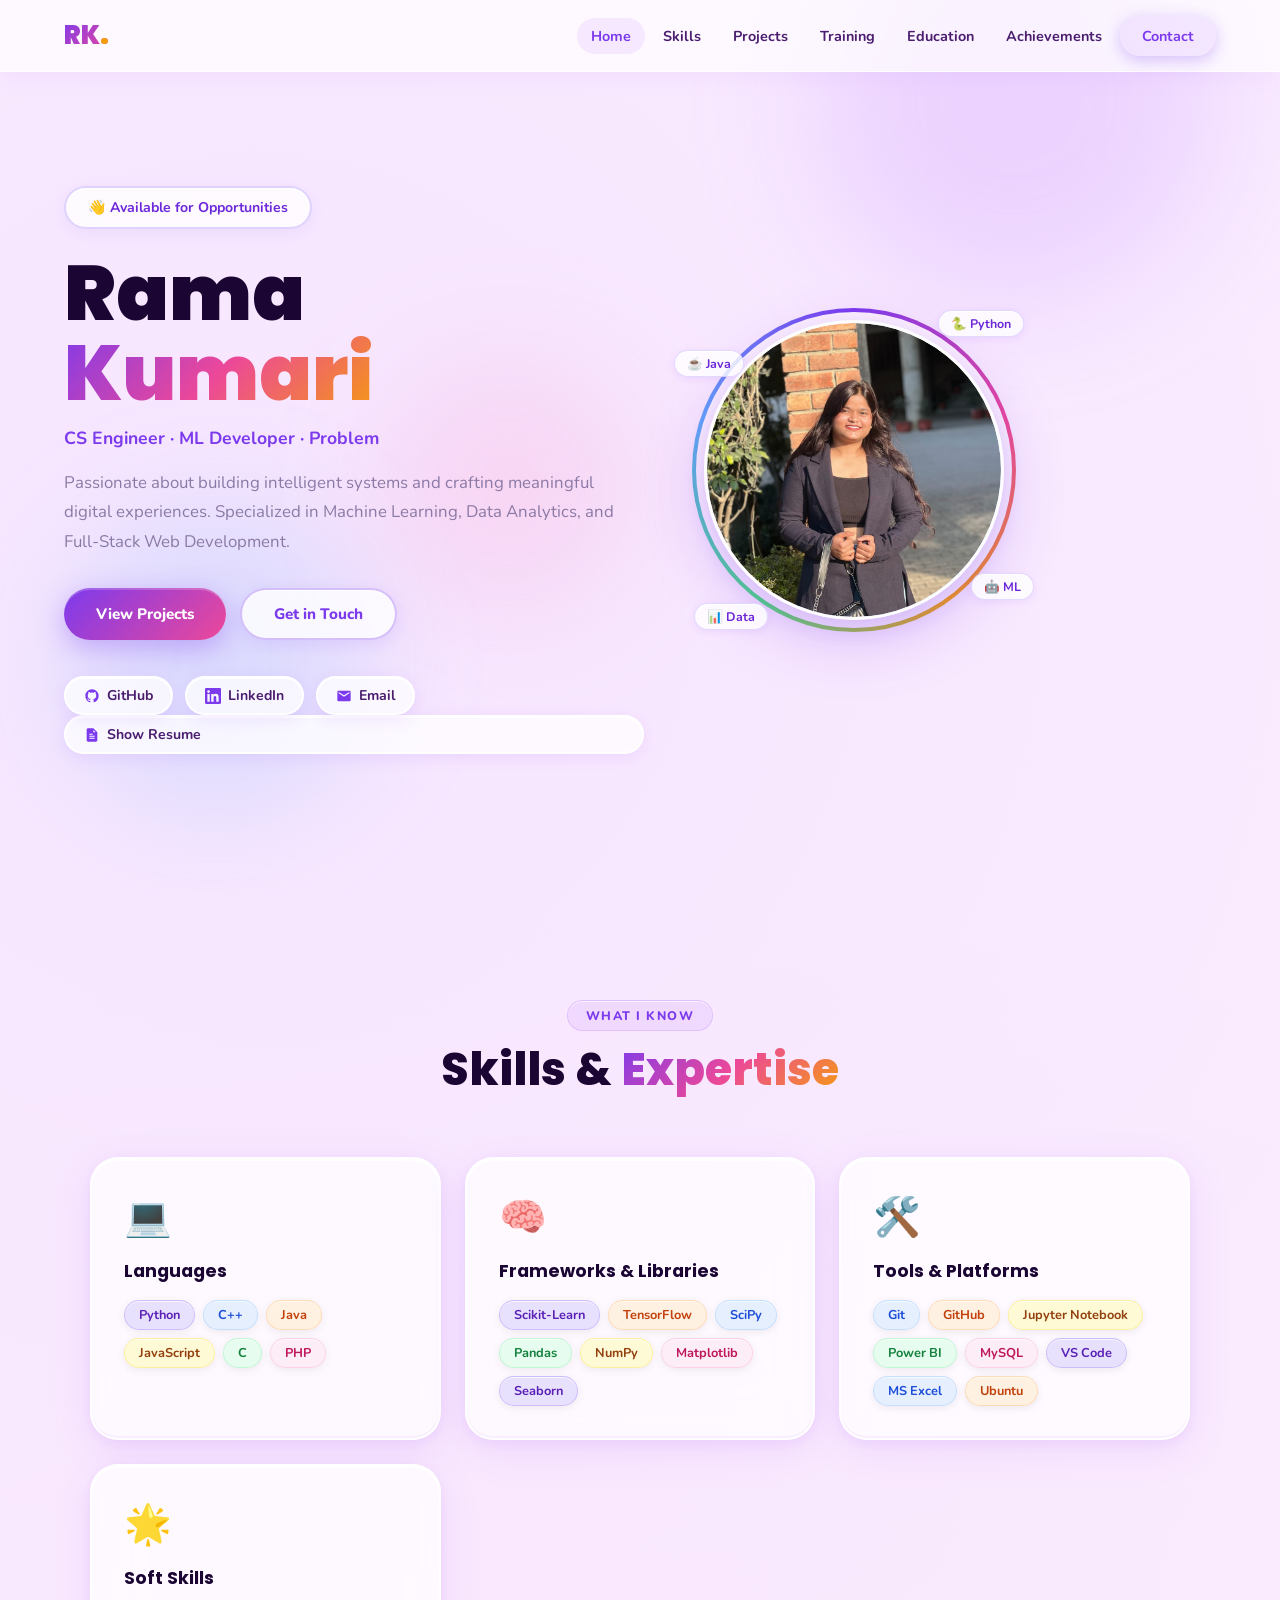
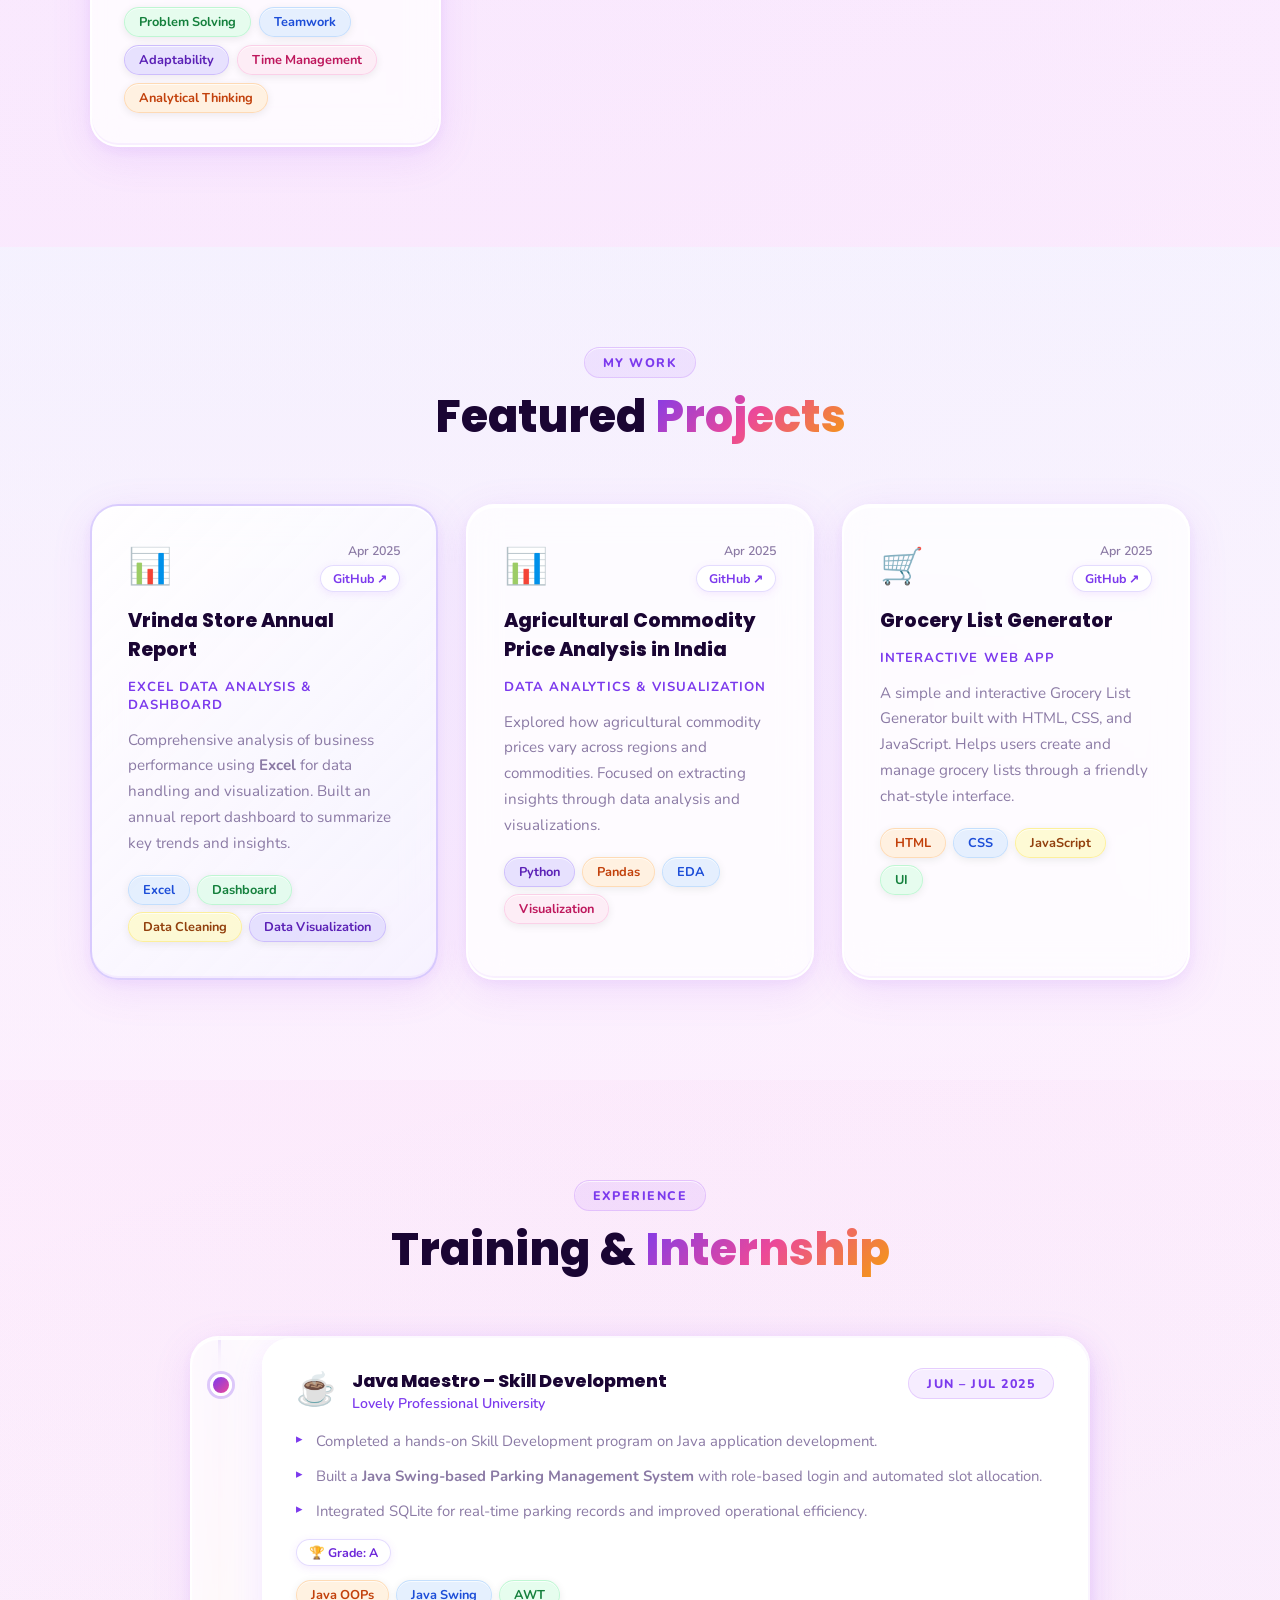
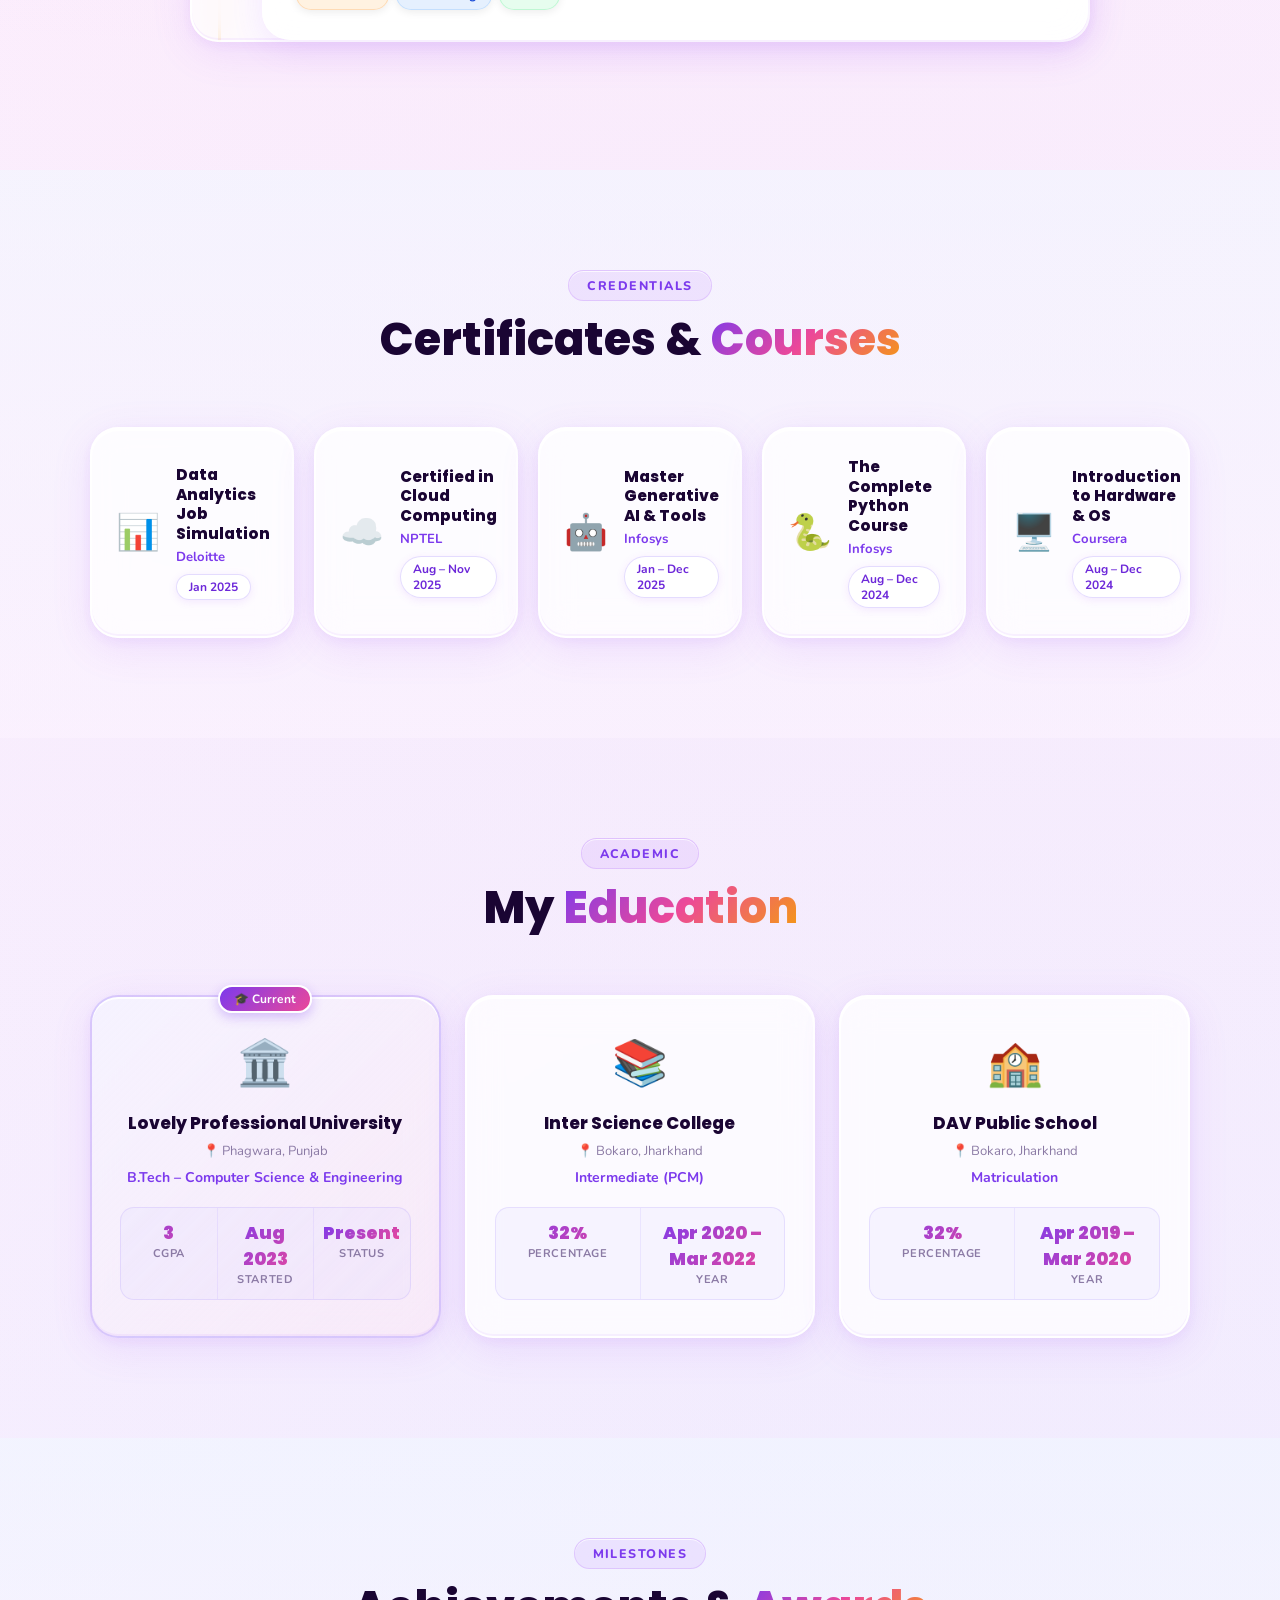
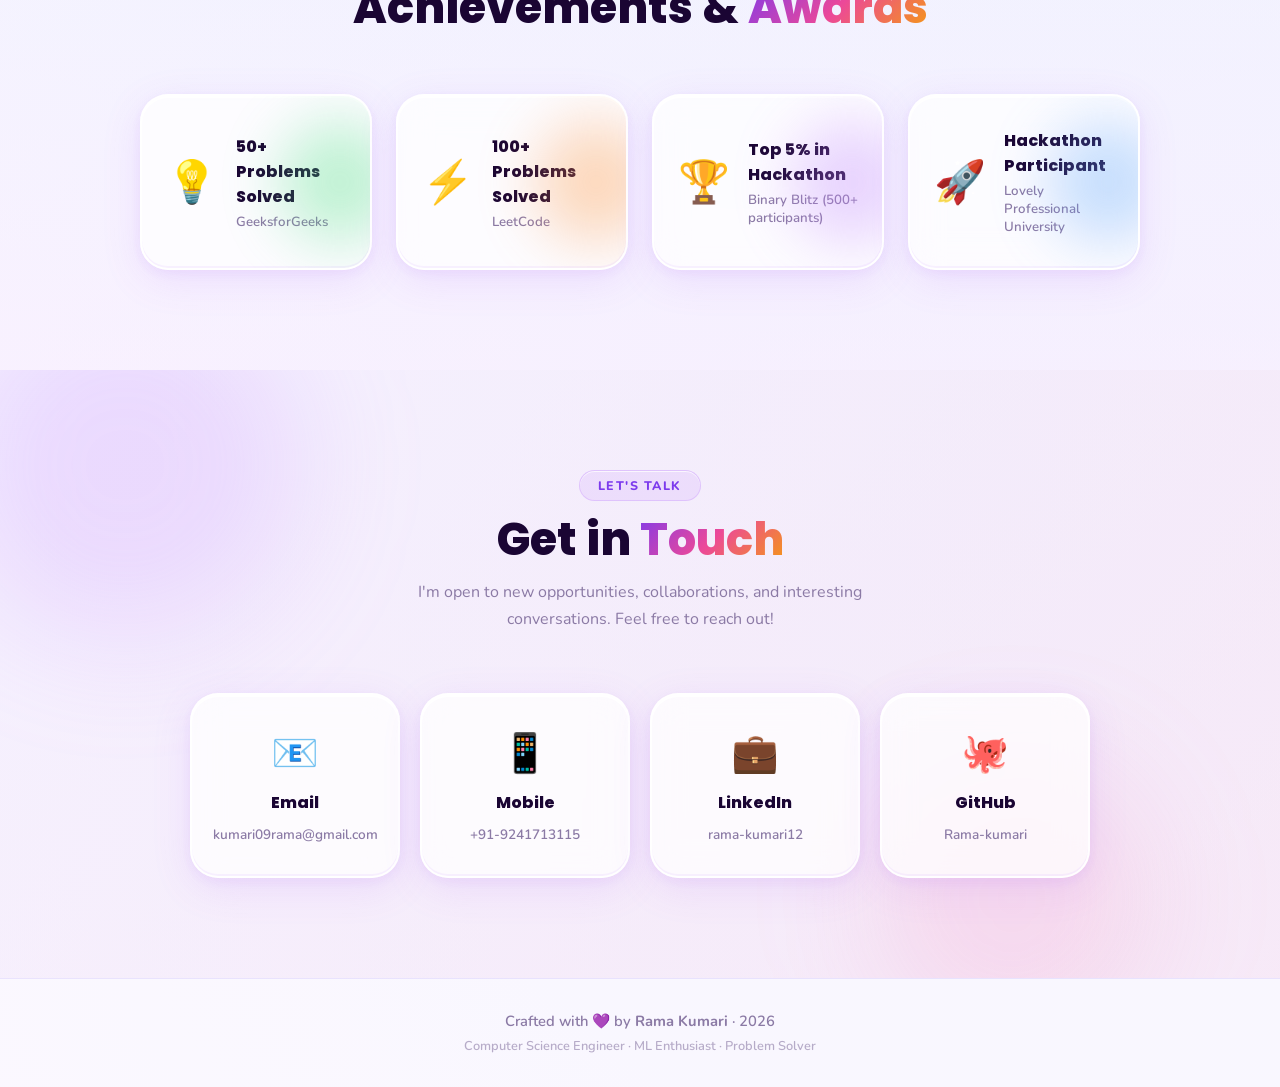
==== commit 0867a785: "Update index.html" ====
--- a/muskan/index.html
+++ b/muskan/index.html
@@ -57,6 +57,12 @@
         <a href="mailto:kumari09rama@gmail.com" class="social-chip clay-chip" id="email-link">
           <svg viewBox="0 0 24 24" fill="currentColor"><path d="M20 4H4c-1.1 0-2 .9-2 2v12c0 1.1.9 2 2 2h16c1.1 0 2-.9 2-2V6c0-1.1-.9-2-2-2zm0 4-8 5-8-5V6l8 5 8-5v2z"/></svg>
           Email
+        </a>
+      </div>
+      <div class="hero-resume">
+        <a href="RamaCVSpecialised.docx" target="_blank" rel="noopener noreferrer" class="social-chip clay-chip resume-chip" id="resume-link">
+          <svg viewBox="0 0 24 24" fill="currentColor"><path d="M14 2H6c-1.1 0-2 .9-2 2v16c0 1.1.9 2 2 2h12c1.1 0 2-.9 2-2V8l-6-6zm0 2.5L17.5 8H14V4.5zM8 13h8v1.5H8V13zm0 3h8v1.5H8V16zm0-6h5v1.5H8V10z"/></svg>
+          Show Resume
         </a>
       </div>
     </div>
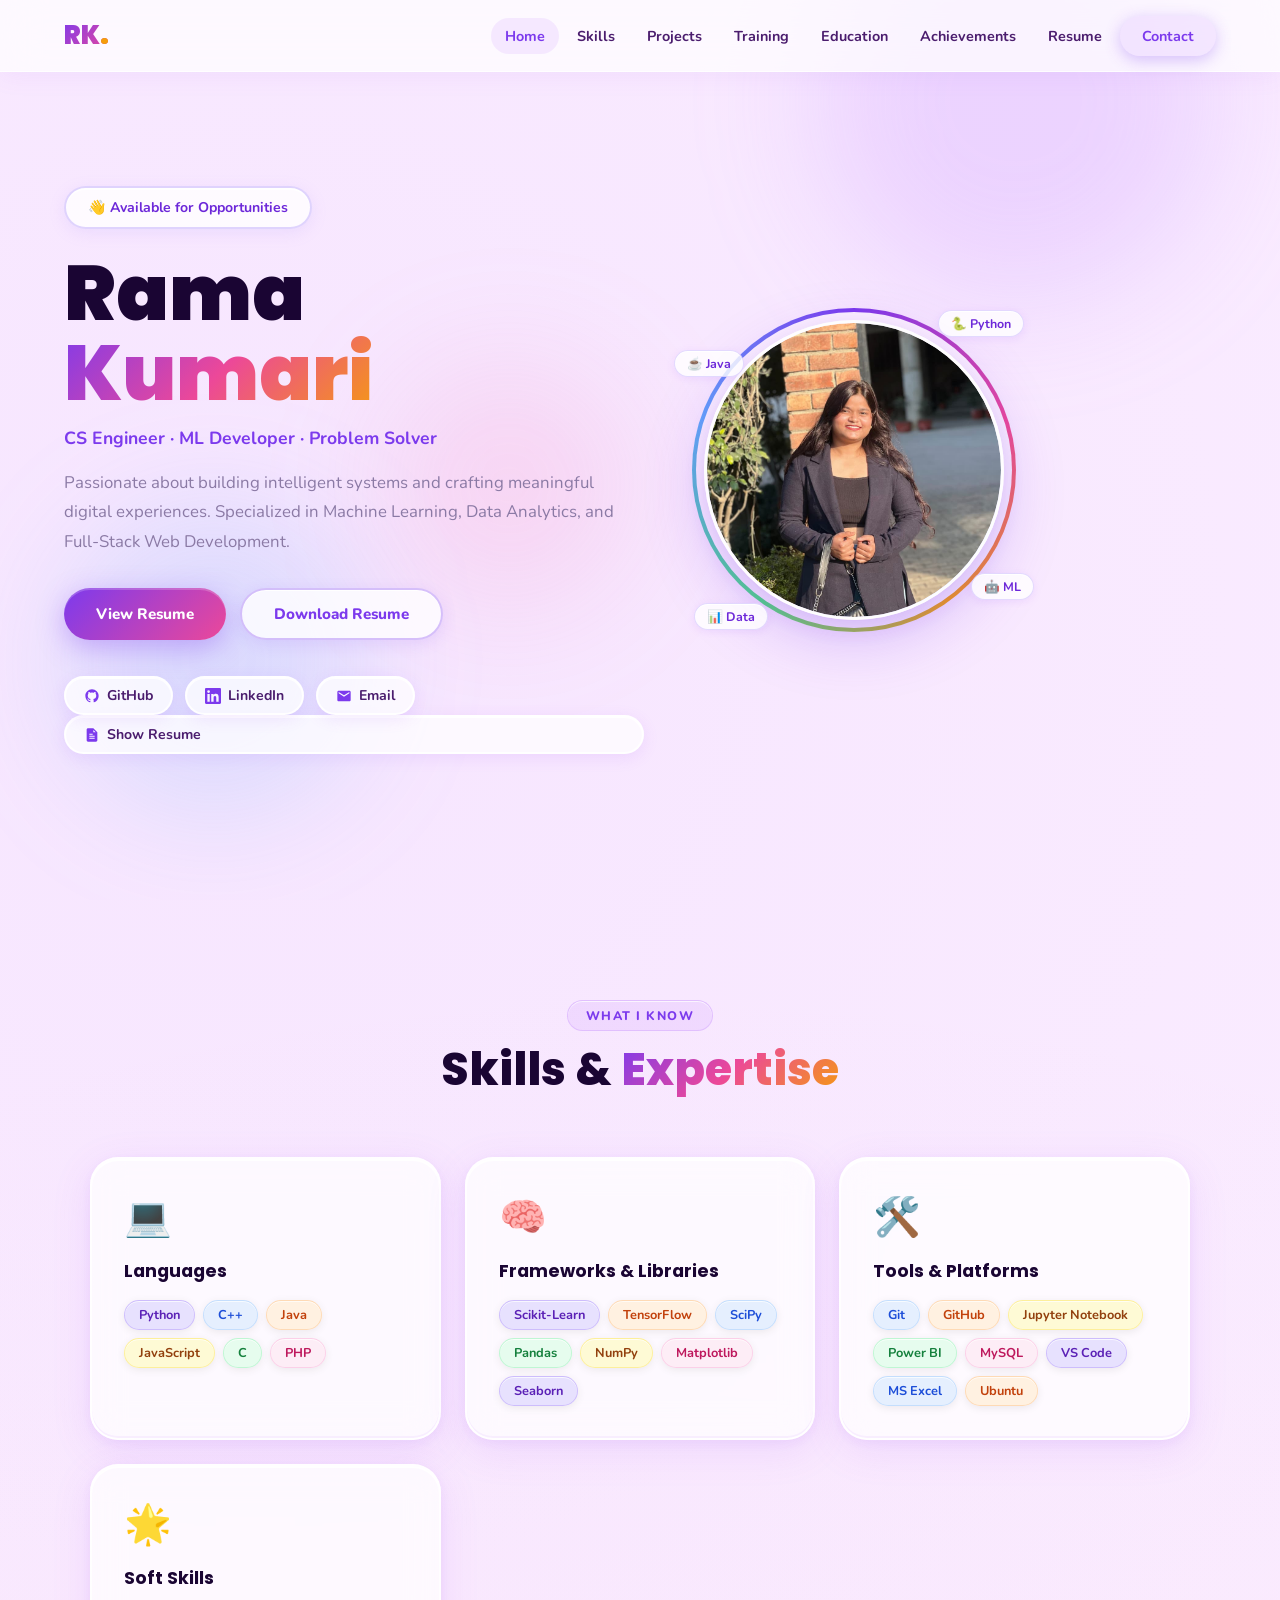
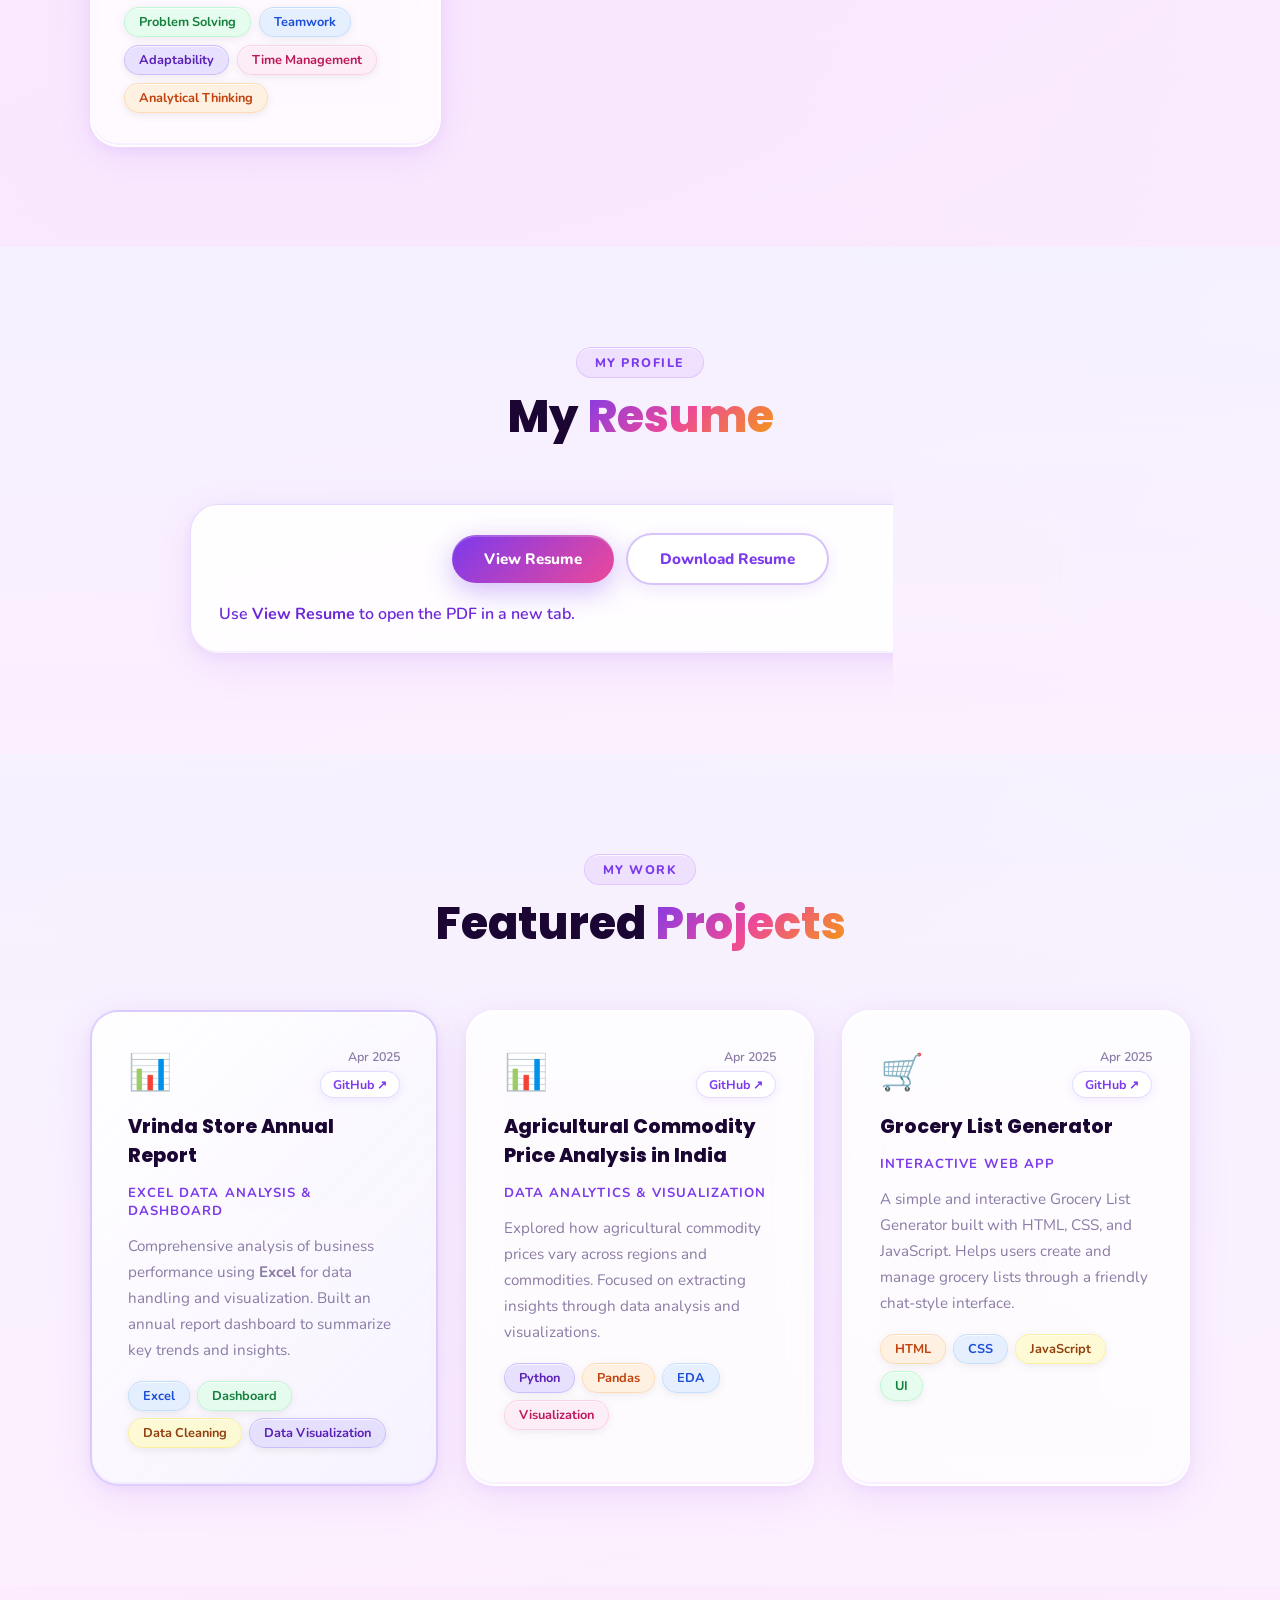
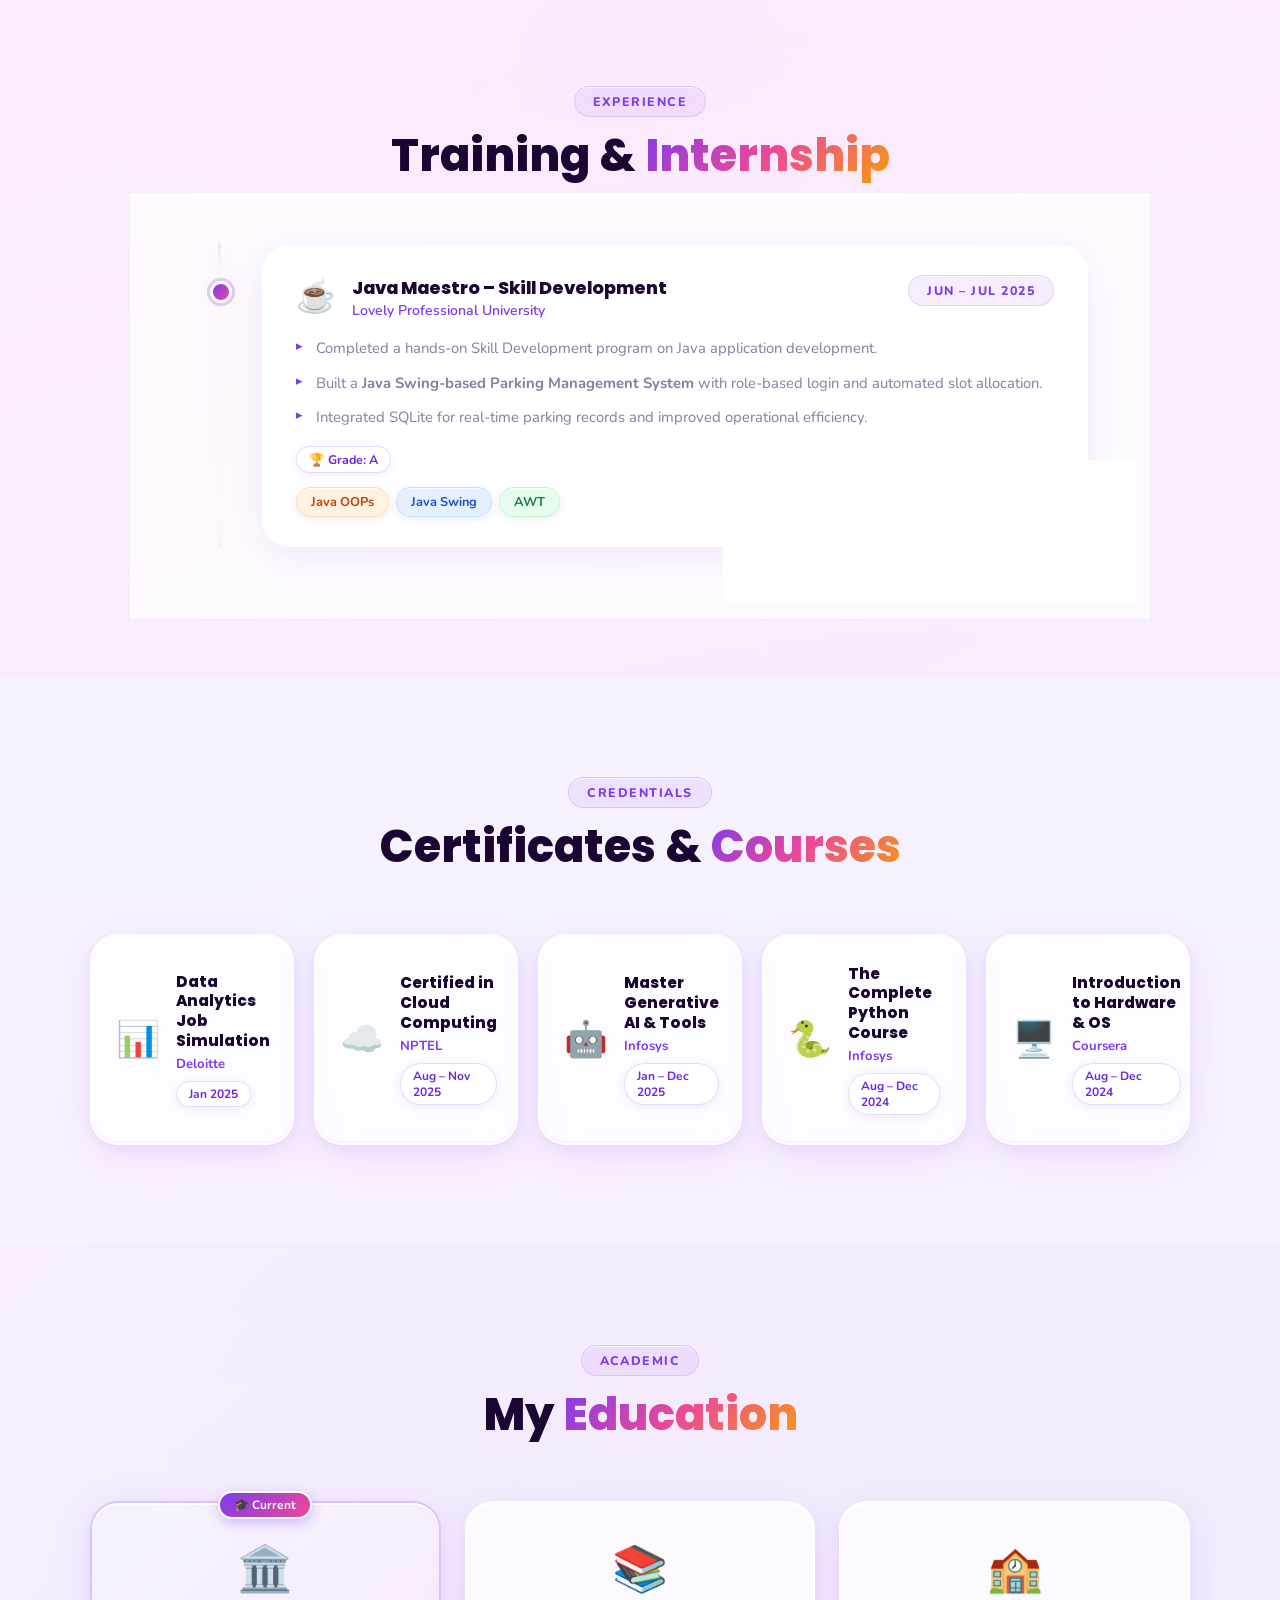
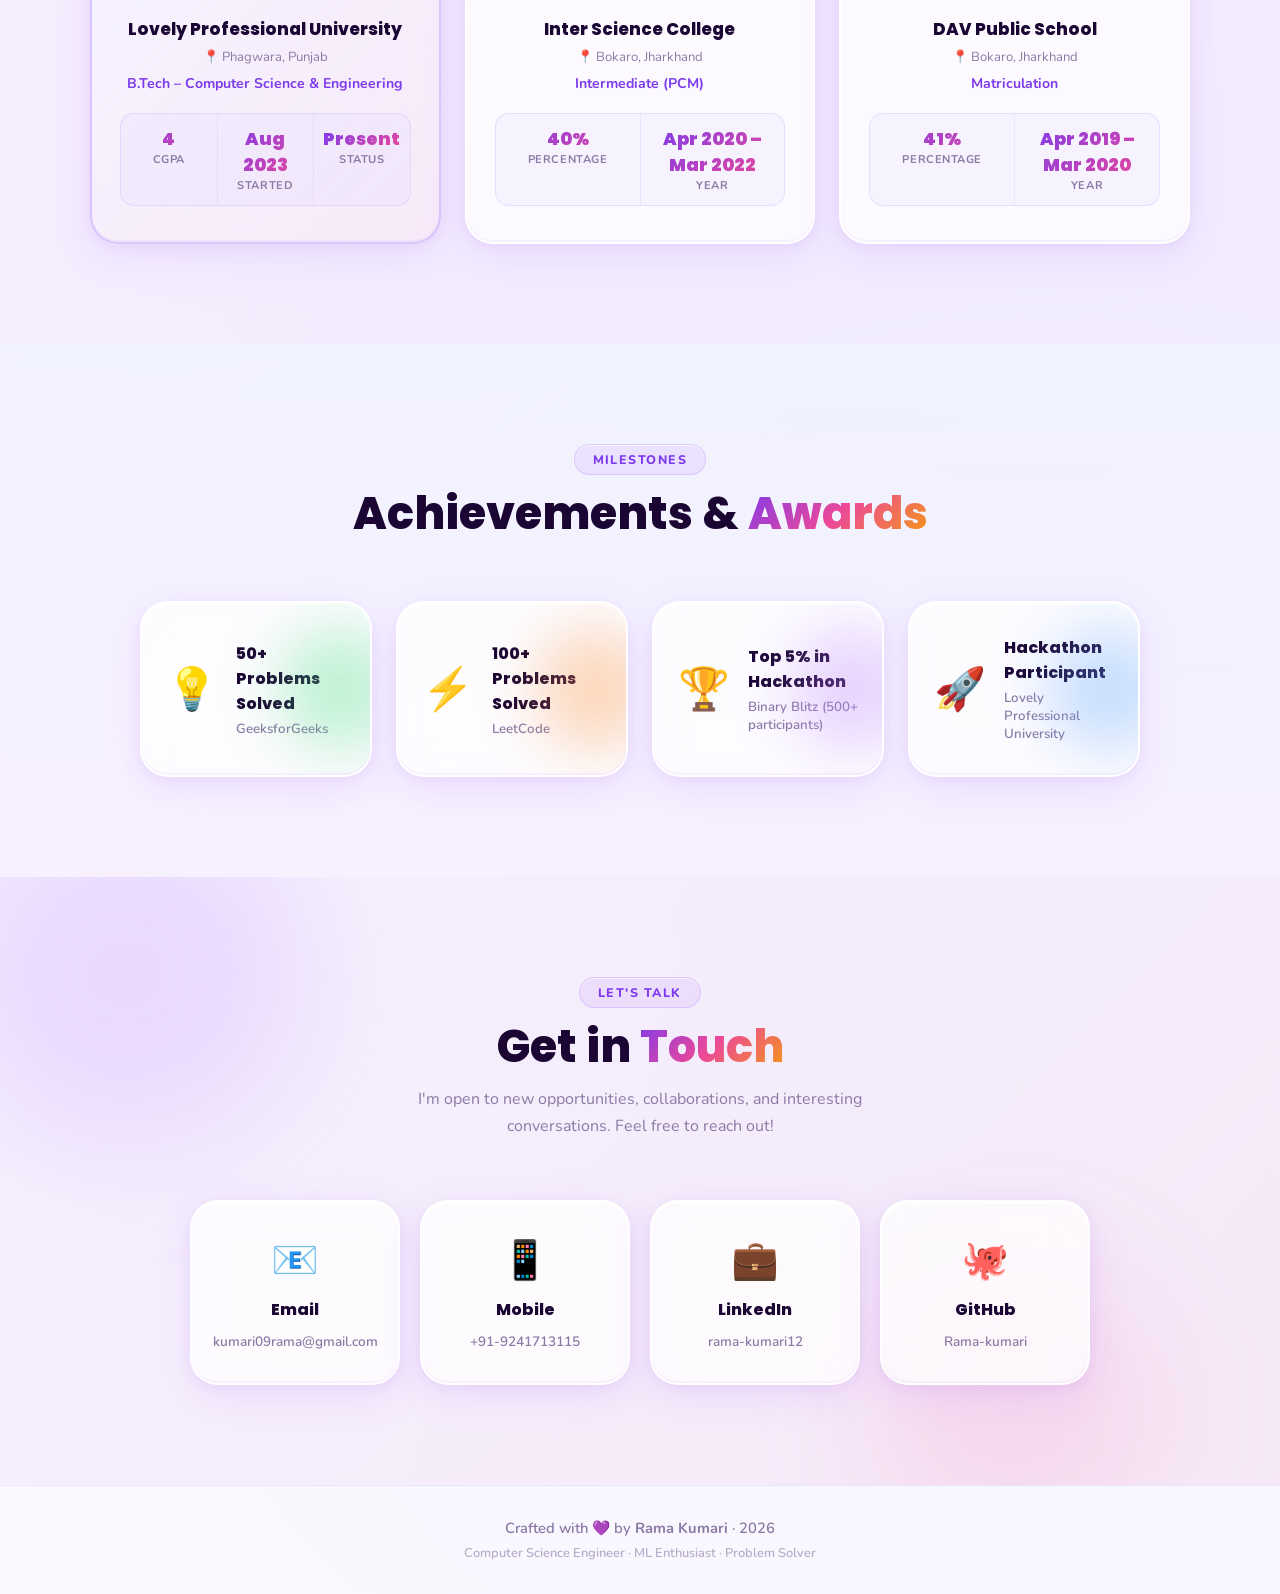
==== commit d2bfa451: "Fixed resume path and added PDF" ====
--- a/muskan/index.html
+++ b/muskan/index.html
@@ -22,6 +22,7 @@
       <li><a href="#training" class="nav-link">Training</a></li>
       <li><a href="#education" class="nav-link">Education</a></li>
       <li><a href="#achievements" class="nav-link">Achievements</a></li>
+      <li><a href="#resume" class="nav-link">Resume</a></li>
       <li><a href="#contact" class="nav-link cta-btn">Contact</a></li>
     </ul>
     <div class="hamburger" id="hamburger" role="button" tabindex="0" aria-label="Toggle navigation menu">
@@ -42,8 +43,13 @@
         Passionate about building intelligent systems and crafting meaningful digital experiences. Specialized in Machine Learning, Data Analytics, and Full-Stack Web Development.
       </p>
       <div class="hero-btns">
-        <a href="#projects" class="btn btn-primary clay-btn">View Projects</a>
-        <a href="#contact" class="btn btn-outline clay-btn">Get in Touch</a>
+        <a href="assets/Rama_Kumari_Resume.html" target="_blank" rel="noopener noreferrer" class="btn btn-primary clay-btn" id="home-view-resume">
+          View Resume
+        </a>
+
+        <a href="./assets/Rama_Kumari_Resume.html" download="Rama_Kumari_Resume.html" class="btn btn-outline clay-btn" id="home-download-resume">
+          Download Resume
+        </a>
       </div>
       <div class="hero-socials">
         <a href="https://github.com/Rama-kumari" target="_blank" rel="noopener noreferrer" class="social-chip clay-chip" id="github-link">
@@ -138,6 +144,27 @@
           <span class="tag tag-orange">Analytical Thinking</span>
         </div>
       </div>
+    </div>
+  </section>
+
+  <!-- RESUME -->
+  <section class="section section-alt" id="resume">
+    <div class="section-header">
+      <span class="section-label clay-label">My Profile</span>
+      <h2 class="section-title">My <span class="highlight">Resume</span></h2>
+    </div>
+
+    <div class="resume-card clay-card">
+      <div class="resume-actions">
+        <a href="./assets/Rama_Kumari_Resume.html" target="_blank" rel="noopener noreferrer" class="btn btn-primary clay-btn">
+          View Resume
+        </a>
+        <a href="./assets/Rama_Kumari_Resume.html" download="Rama_Kumari_Resume.html" class="btn btn-outline clay-btn">
+          Download Resume
+        </a>
+      </div>
+
+      <p class="resume-preview-text">Use <strong>View Resume</strong> to open the PDF in a new tab.</p>
     </div>
   </section>
 
--- a/muskan/style.css
+++ b/muskan/style.css
@@ -154,6 +154,14 @@
   box-shadow: 0 8px 28px rgba(168,85,247,0.22), inset 0 1px 0 rgba(255,255,255,1);
 }
 
+.btn.disabled, .btn:disabled,
+a.btn.disabled,
+a.btn:disabled {
+  opacity: 0.5;
+  pointer-events: none;
+  cursor: default;
+}
+
 /* ===========================
    NAVBAR
    =========================== */
@@ -476,6 +484,72 @@
 .section-alt {
   background: linear-gradient(180deg, rgba(240,249,255,0.5) 0%, rgba(253,244,255,0.5) 100%);
 }
+
+.resume-card {
+  max-width: 900px;
+  margin: 0 auto;
+  padding: 28px;
+  display: grid;
+  gap: 18px;
+  border: 1px solid rgba(124,58,237,0.18);
+  background: rgba(255,255,255,0.88);
+}
+
+.resume-fields {
+  display: flex;
+  flex-wrap: wrap;
+  gap: 12px;
+  align-items: center;
+  justify-content: center;
+}
+
+.resume-upload-label {
+  font-weight: 700;
+  color: #5b21b6;
+  min-width: 220px;
+}
+
+.resume-actions {
+  display: flex;
+  flex-wrap: wrap;
+  align-items: center;
+  gap: 12px;
+  justify-content: center;
+}
+
+.resume-status {
+  width: 100%;
+  text-align: center;
+  color: #4b1d6e;
+  font-weight: 600;
+}
+
+.resume-preview {
+  min-height: 300px;
+  border-radius: 18px;
+  border: 1px dashed rgba(124,58,237,0.5);
+  background: rgba(255,255,255,0.85);
+  overflow: hidden;
+  padding: 12px;
+  display: flex;
+  align-items: center;
+  justify-content: center;
+  text-align: center;
+}
+
+.resume-preview-text {
+  color: #6d28d9;
+  font-weight: 600;
+}
+
+.resume-iframe,
+.resume-inline-iframe {
+  width: 100%;
+  height: 100%;
+  min-height: 310px;
+  border: none;
+}
+
 
 .section-header {
   text-align: center;
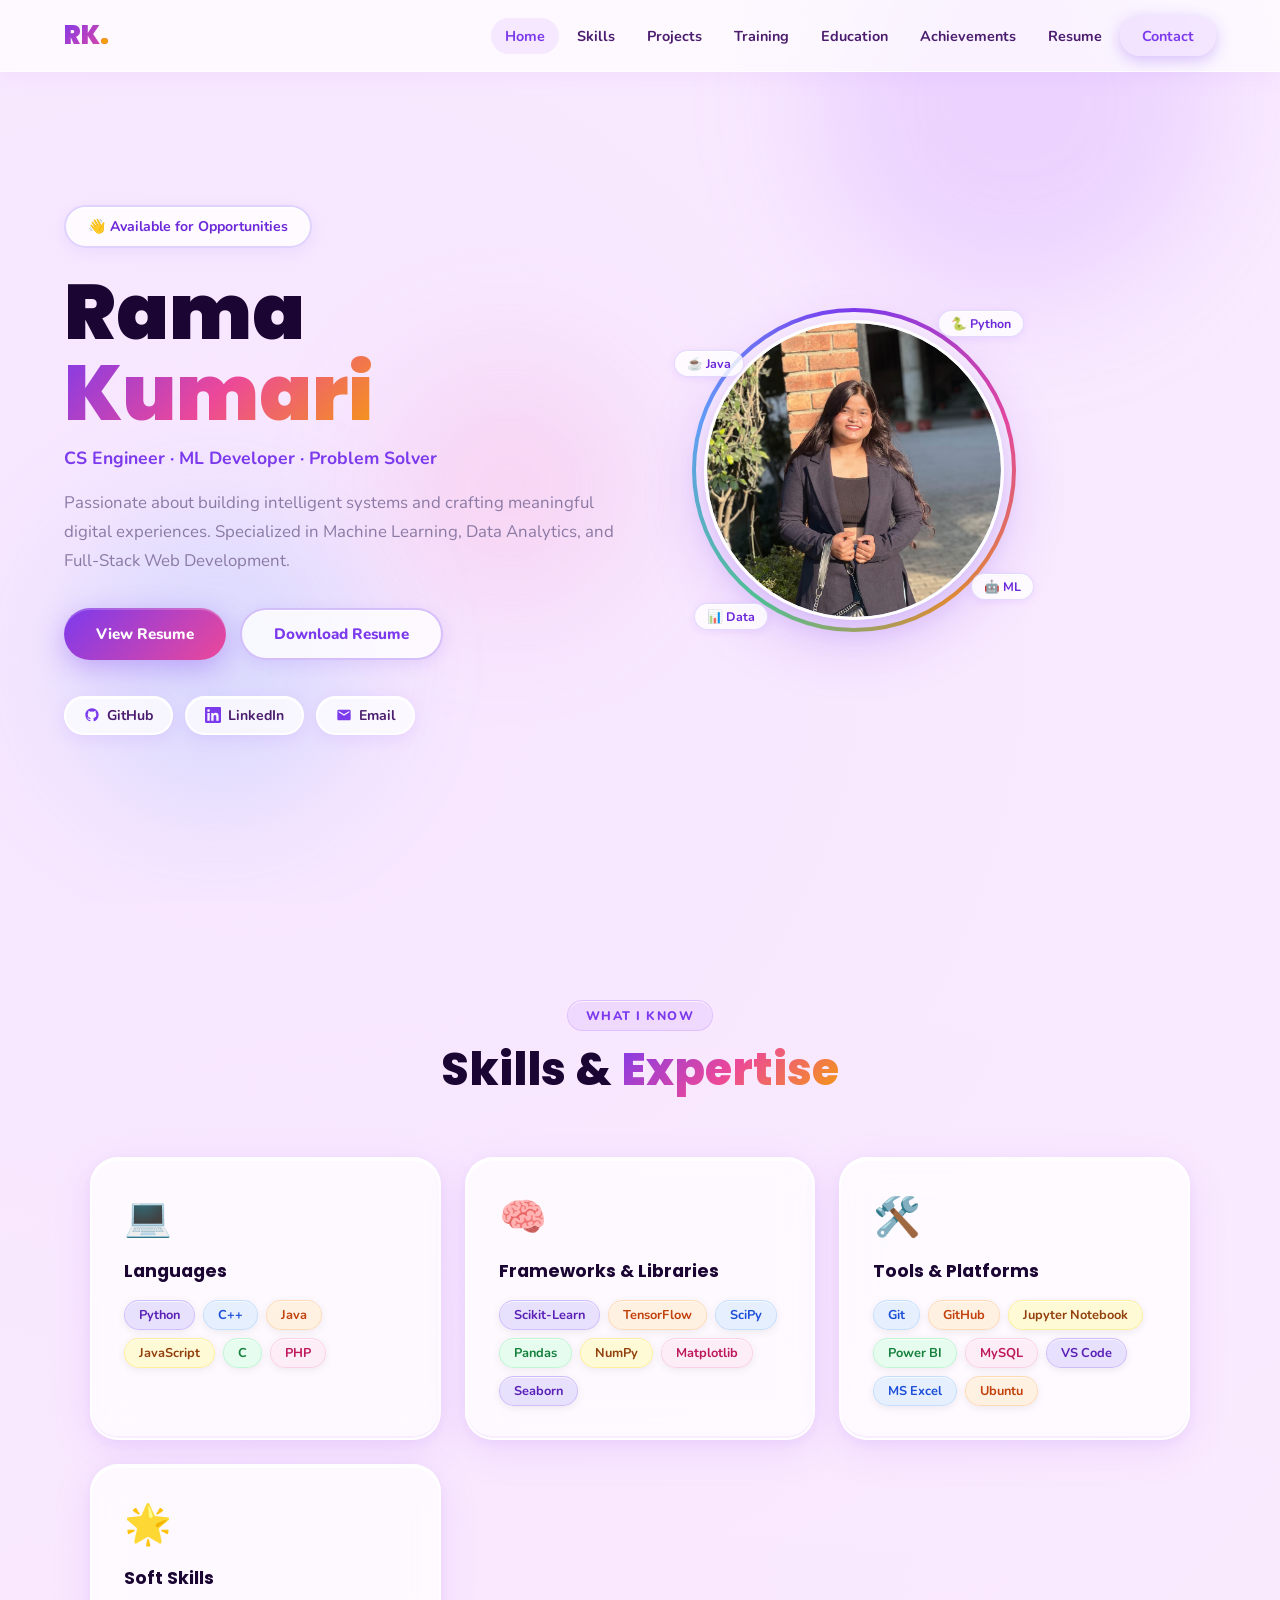
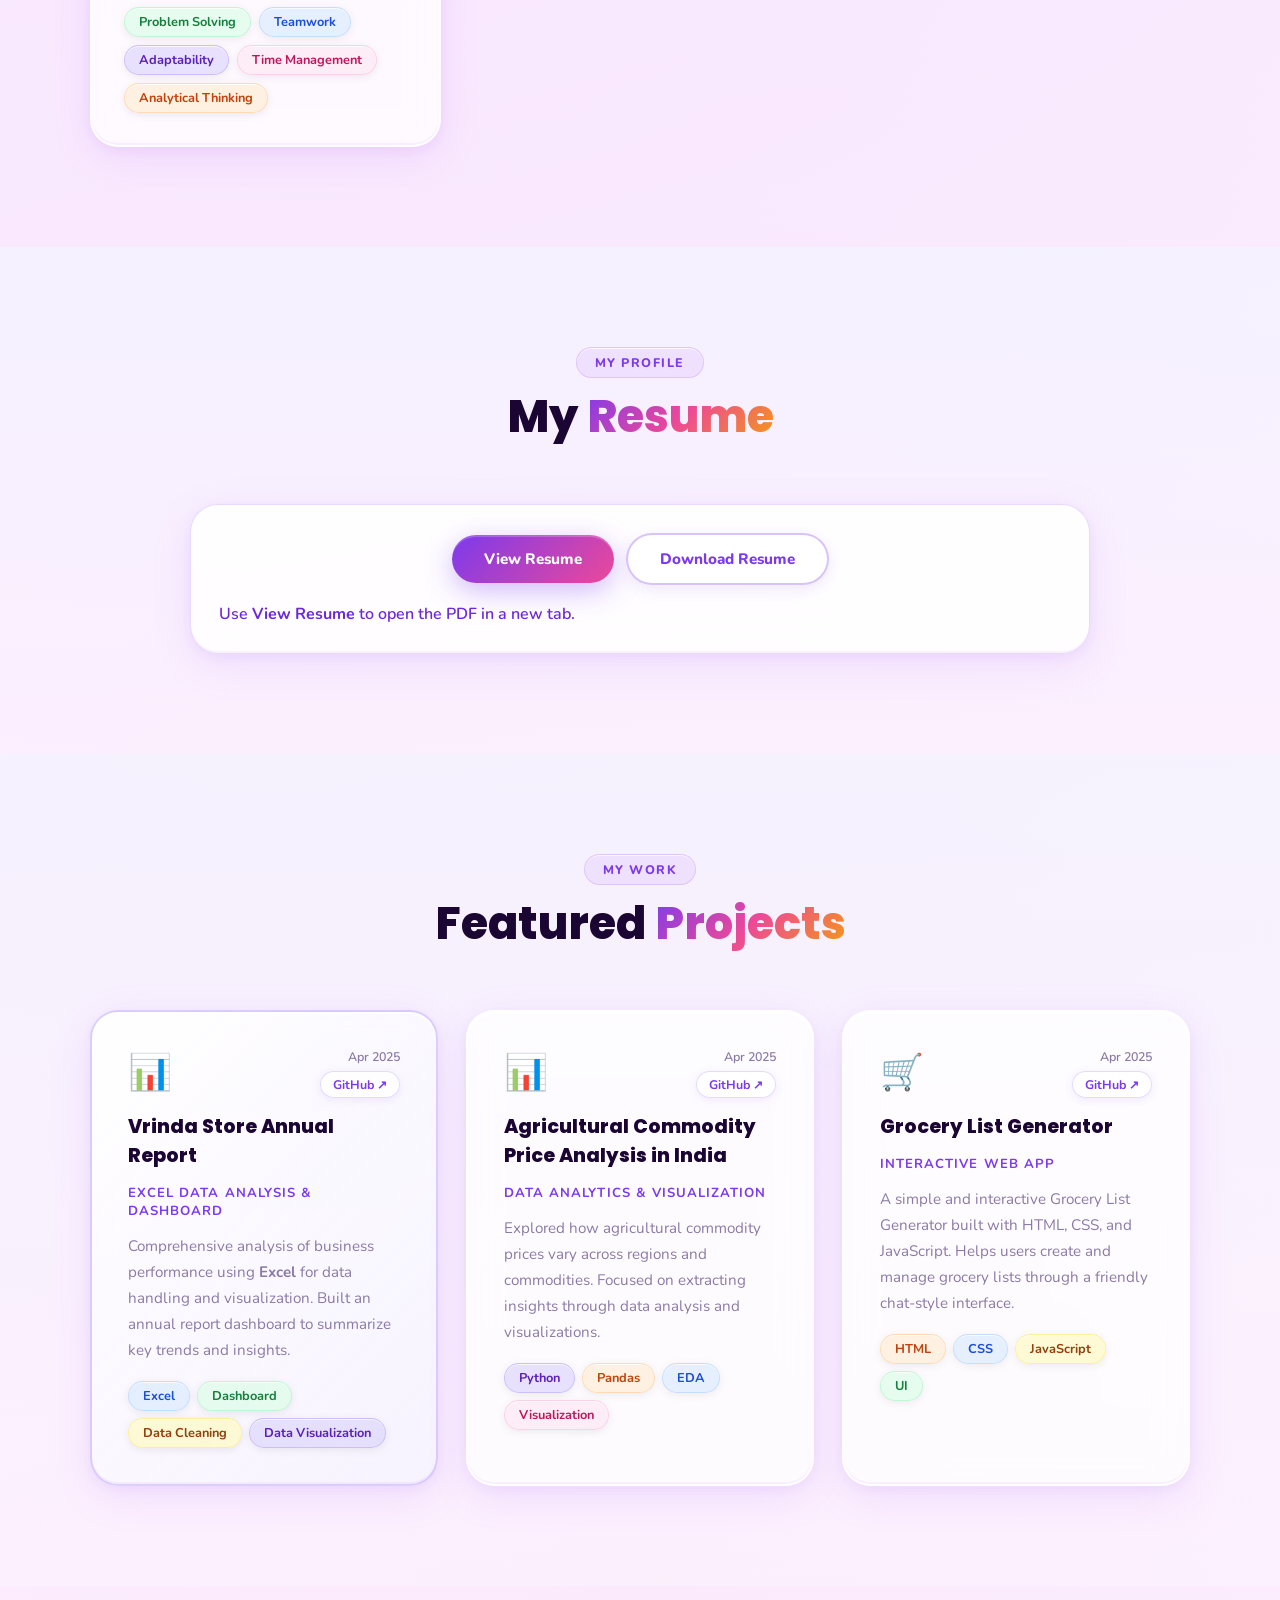
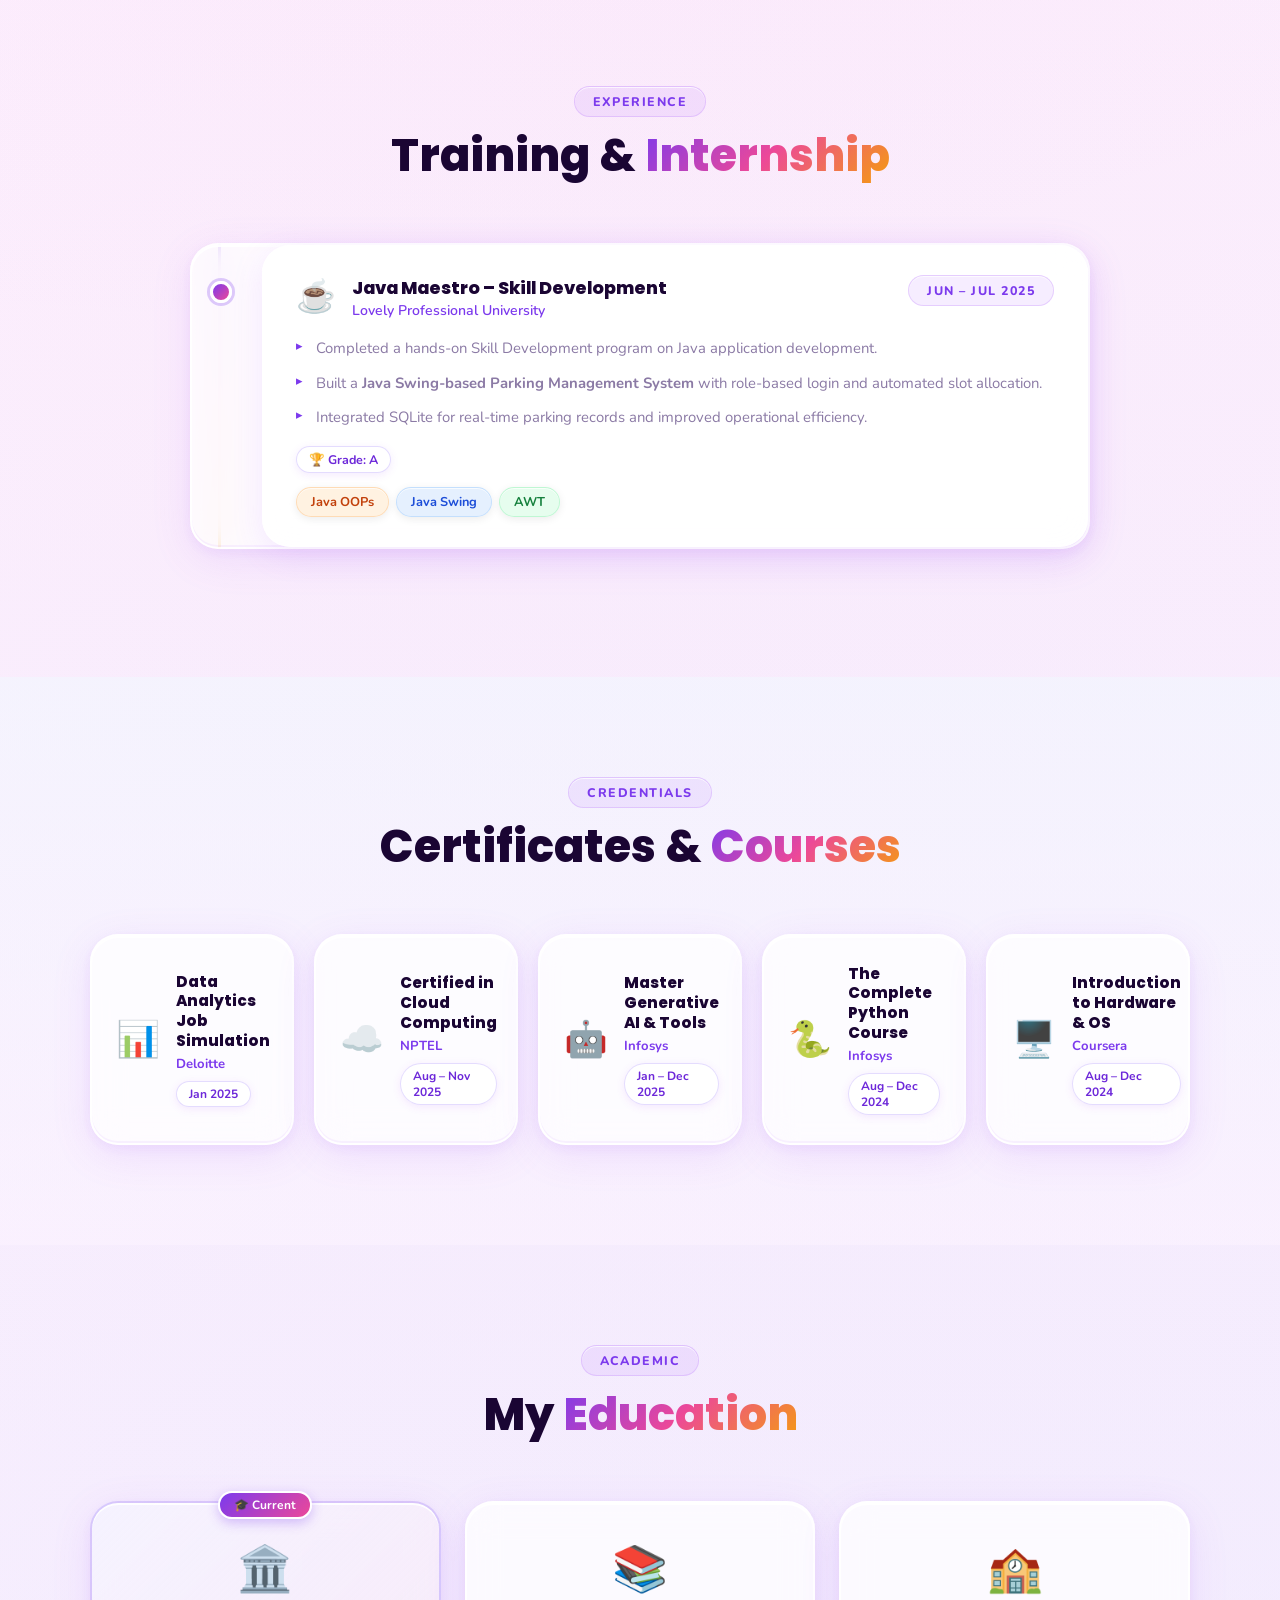
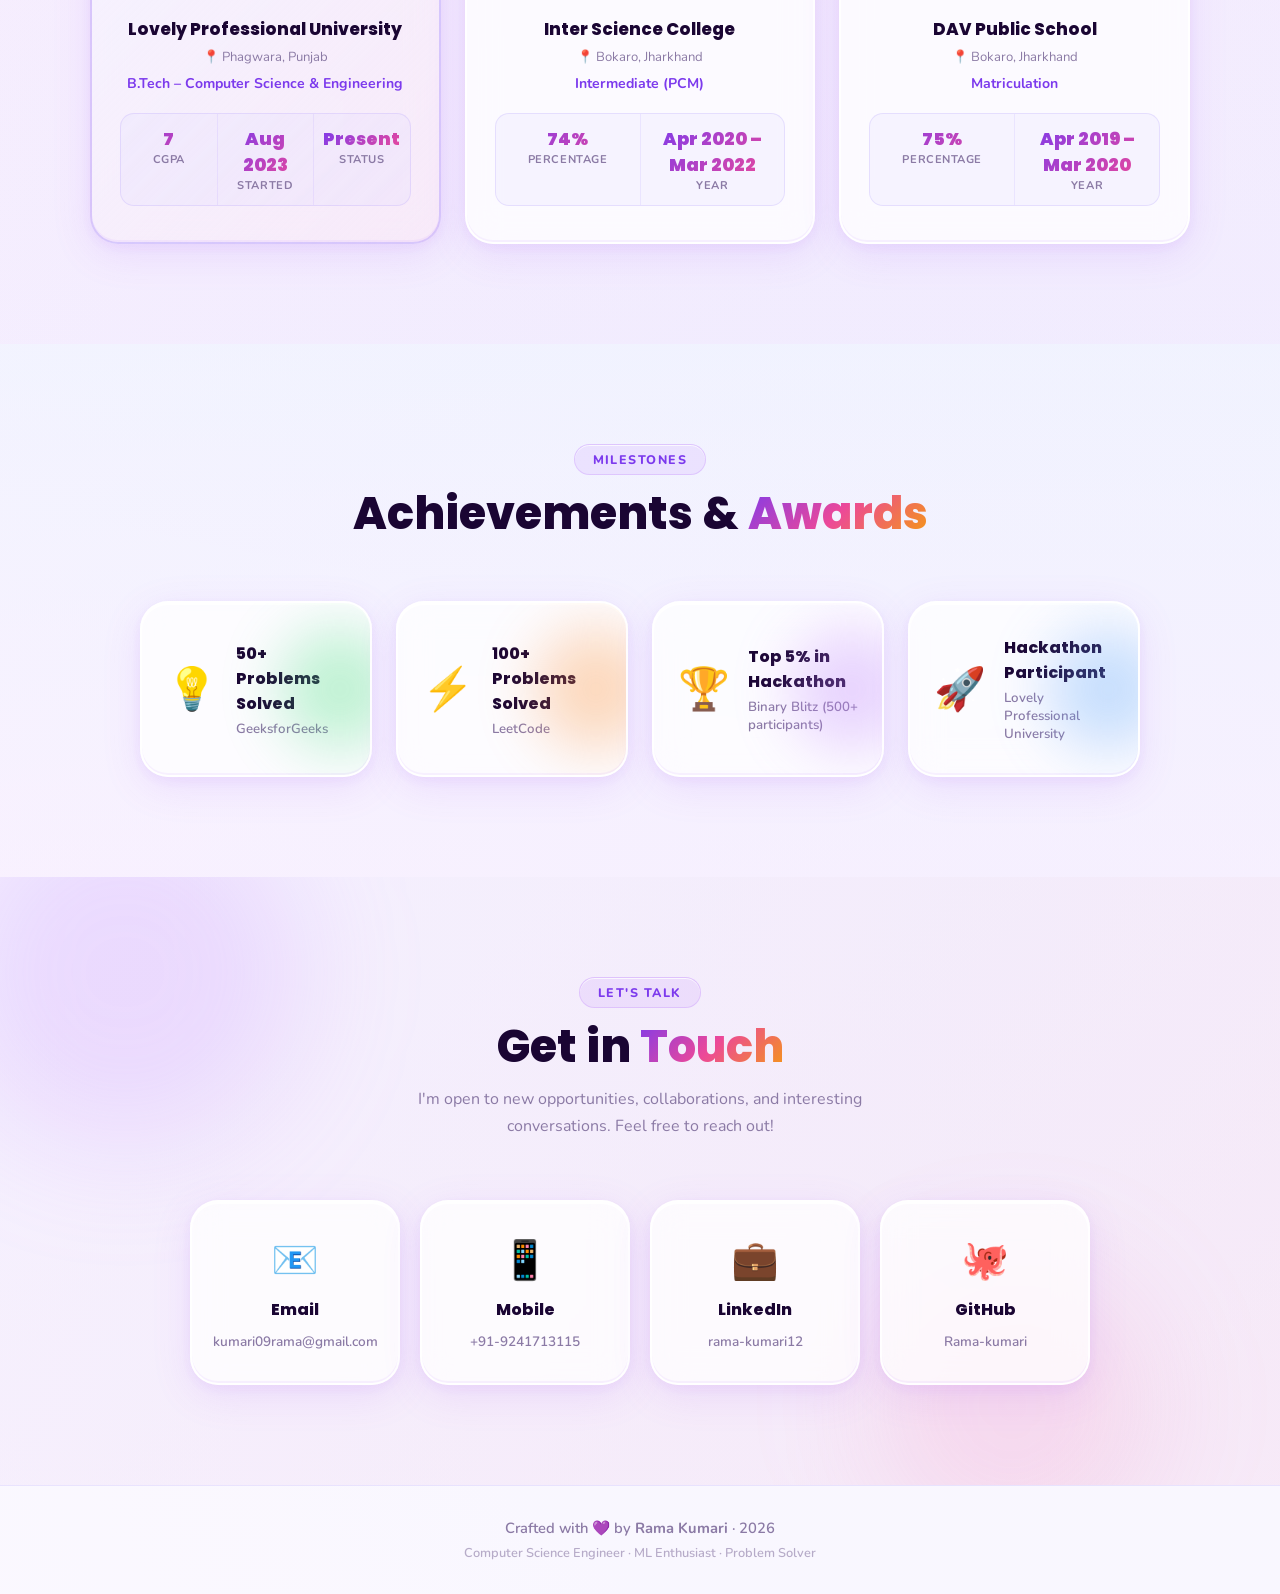
==== commit 49411b06: "Updated project changes" ====
--- a/muskan/index.html
+++ b/muskan/index.html
@@ -63,12 +63,6 @@
         <a href="mailto:kumari09rama@gmail.com" class="social-chip clay-chip" id="email-link">
           <svg viewBox="0 0 24 24" fill="currentColor"><path d="M20 4H4c-1.1 0-2 .9-2 2v12c0 1.1.9 2 2 2h16c1.1 0 2-.9 2-2V6c0-1.1-.9-2-2-2zm0 4-8 5-8-5V6l8 5 8-5v2z"/></svg>
           Email
-        </a>
-      </div>
-      <div class="hero-resume">
-        <a href="RamaCVSpecialised.docx" target="_blank" rel="noopener noreferrer" class="social-chip clay-chip resume-chip" id="resume-link">
-          <svg viewBox="0 0 24 24" fill="currentColor"><path d="M14 2H6c-1.1 0-2 .9-2 2v16c0 1.1.9 2 2 2h12c1.1 0 2-.9 2-2V8l-6-6zm0 2.5L17.5 8H14V4.5zM8 13h8v1.5H8V13zm0 3h8v1.5H8V16zm0-6h5v1.5H8V10z"/></svg>
-          Show Resume
         </a>
       </div>
     </div>
